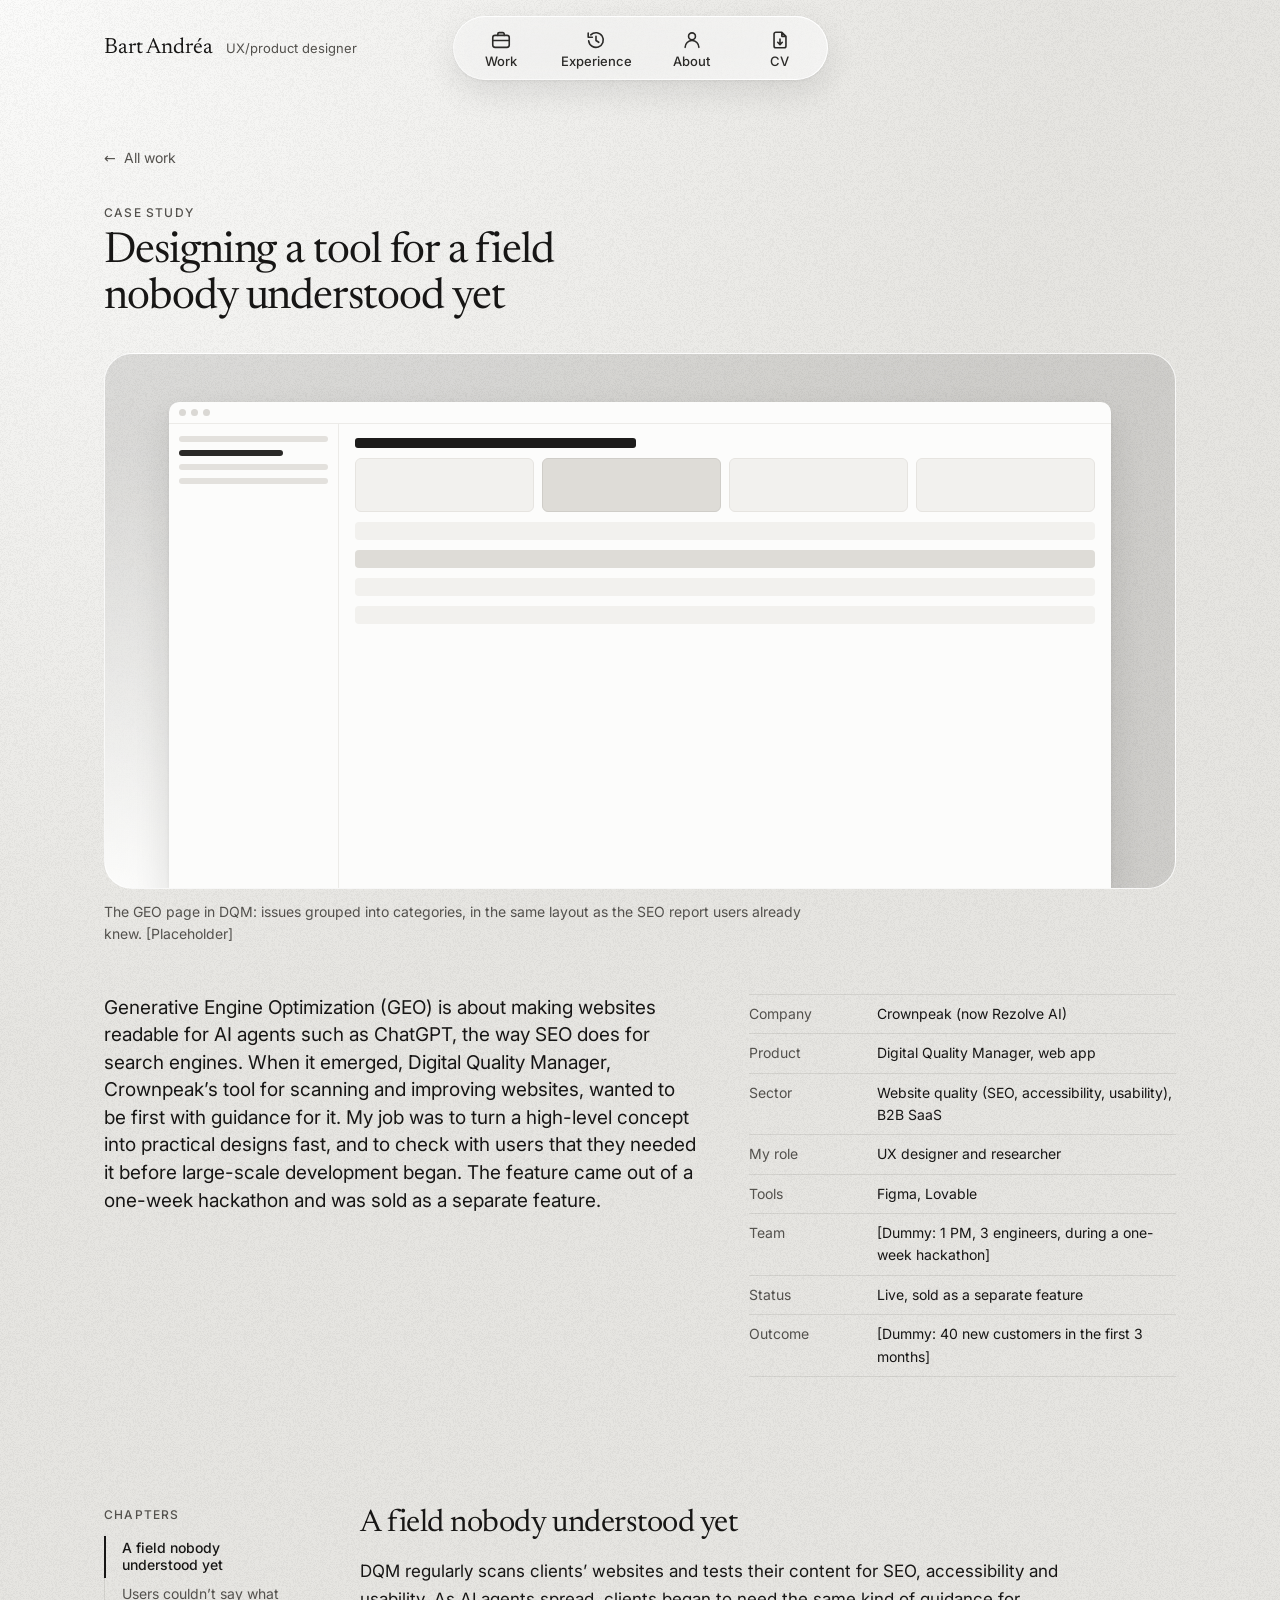
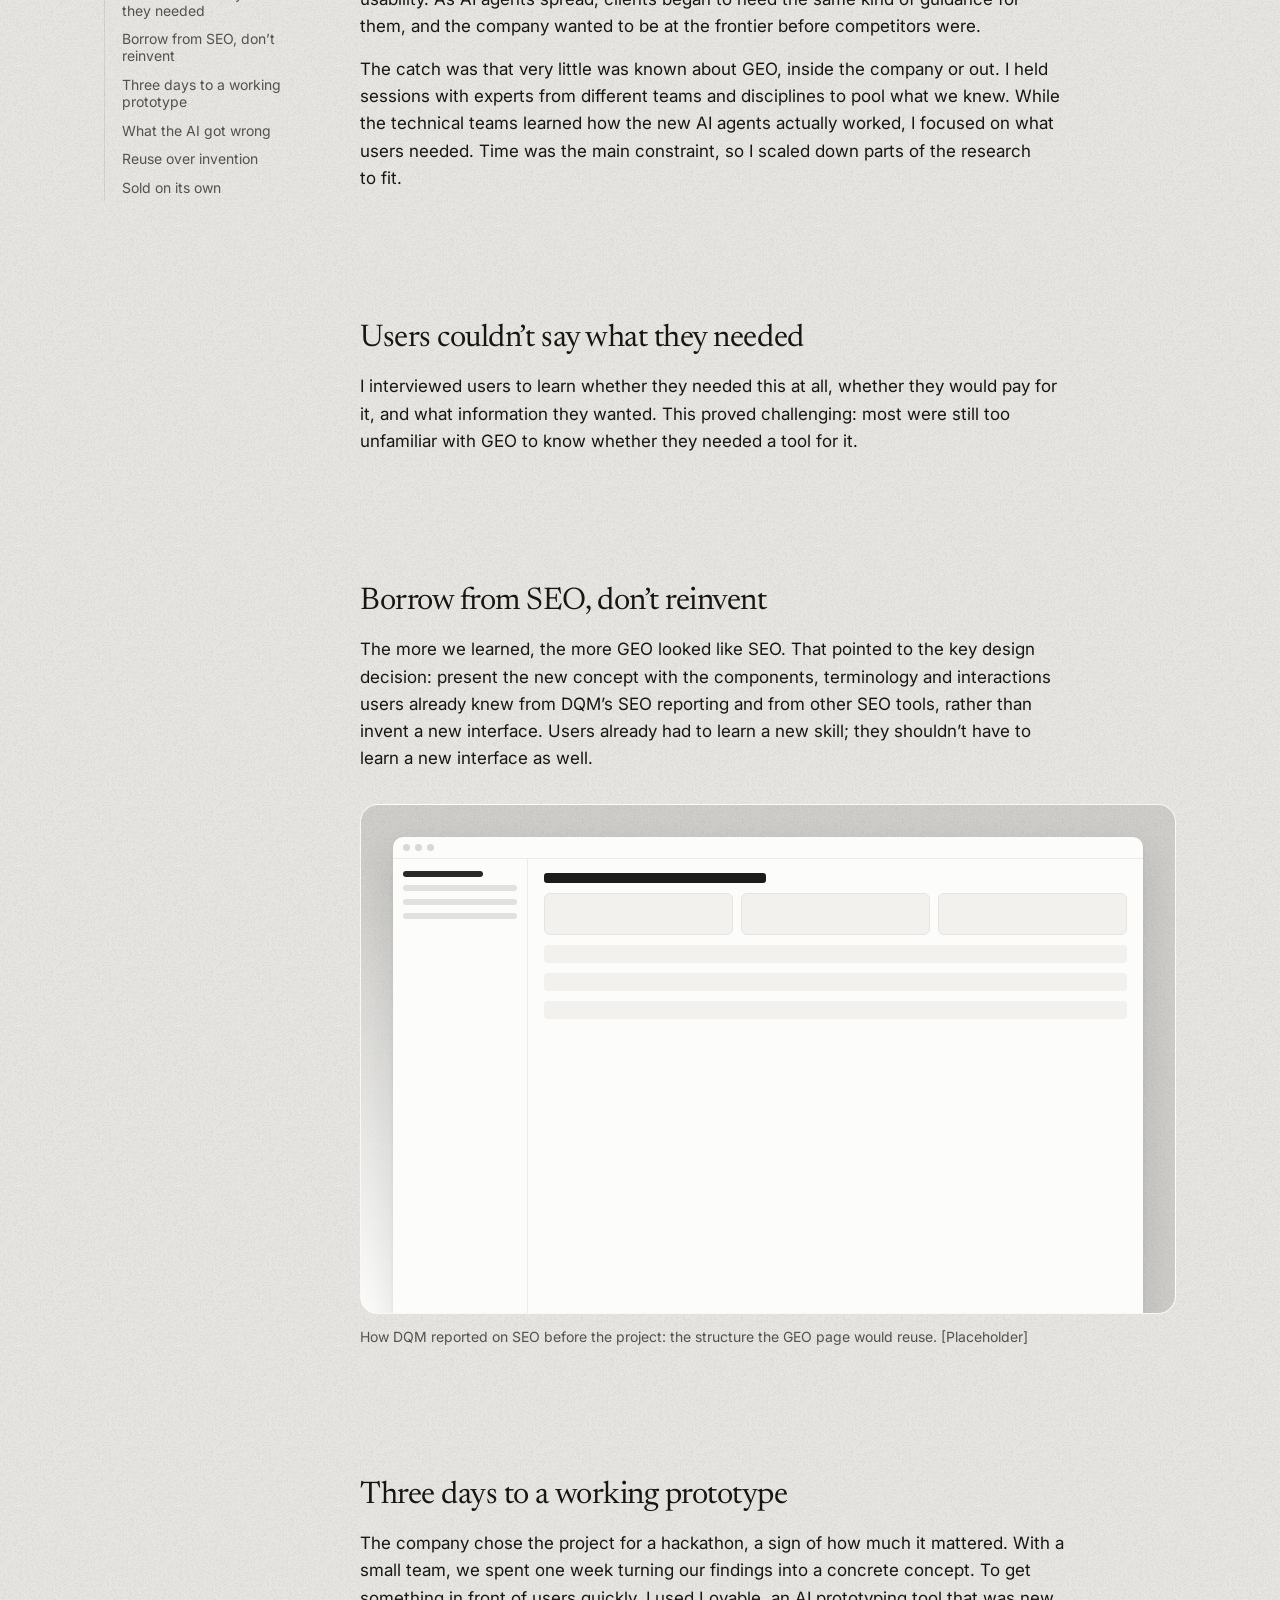
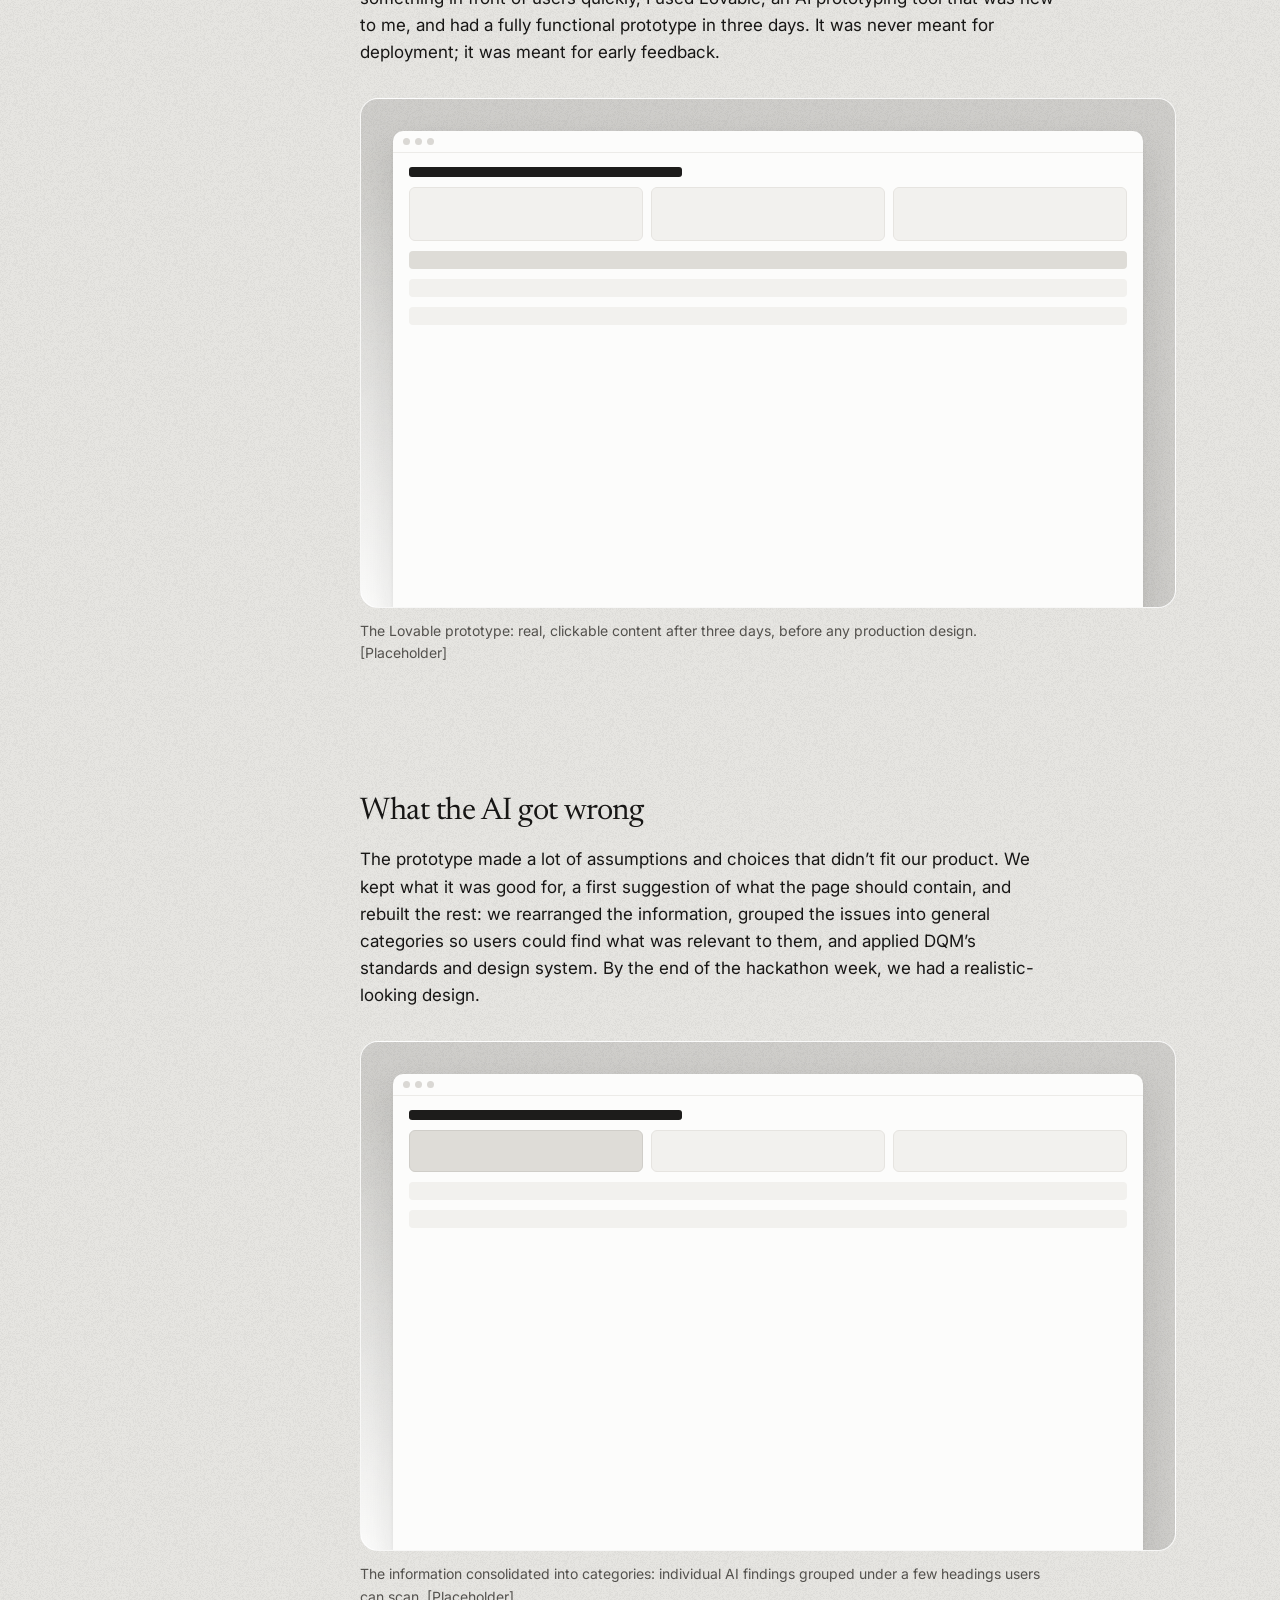
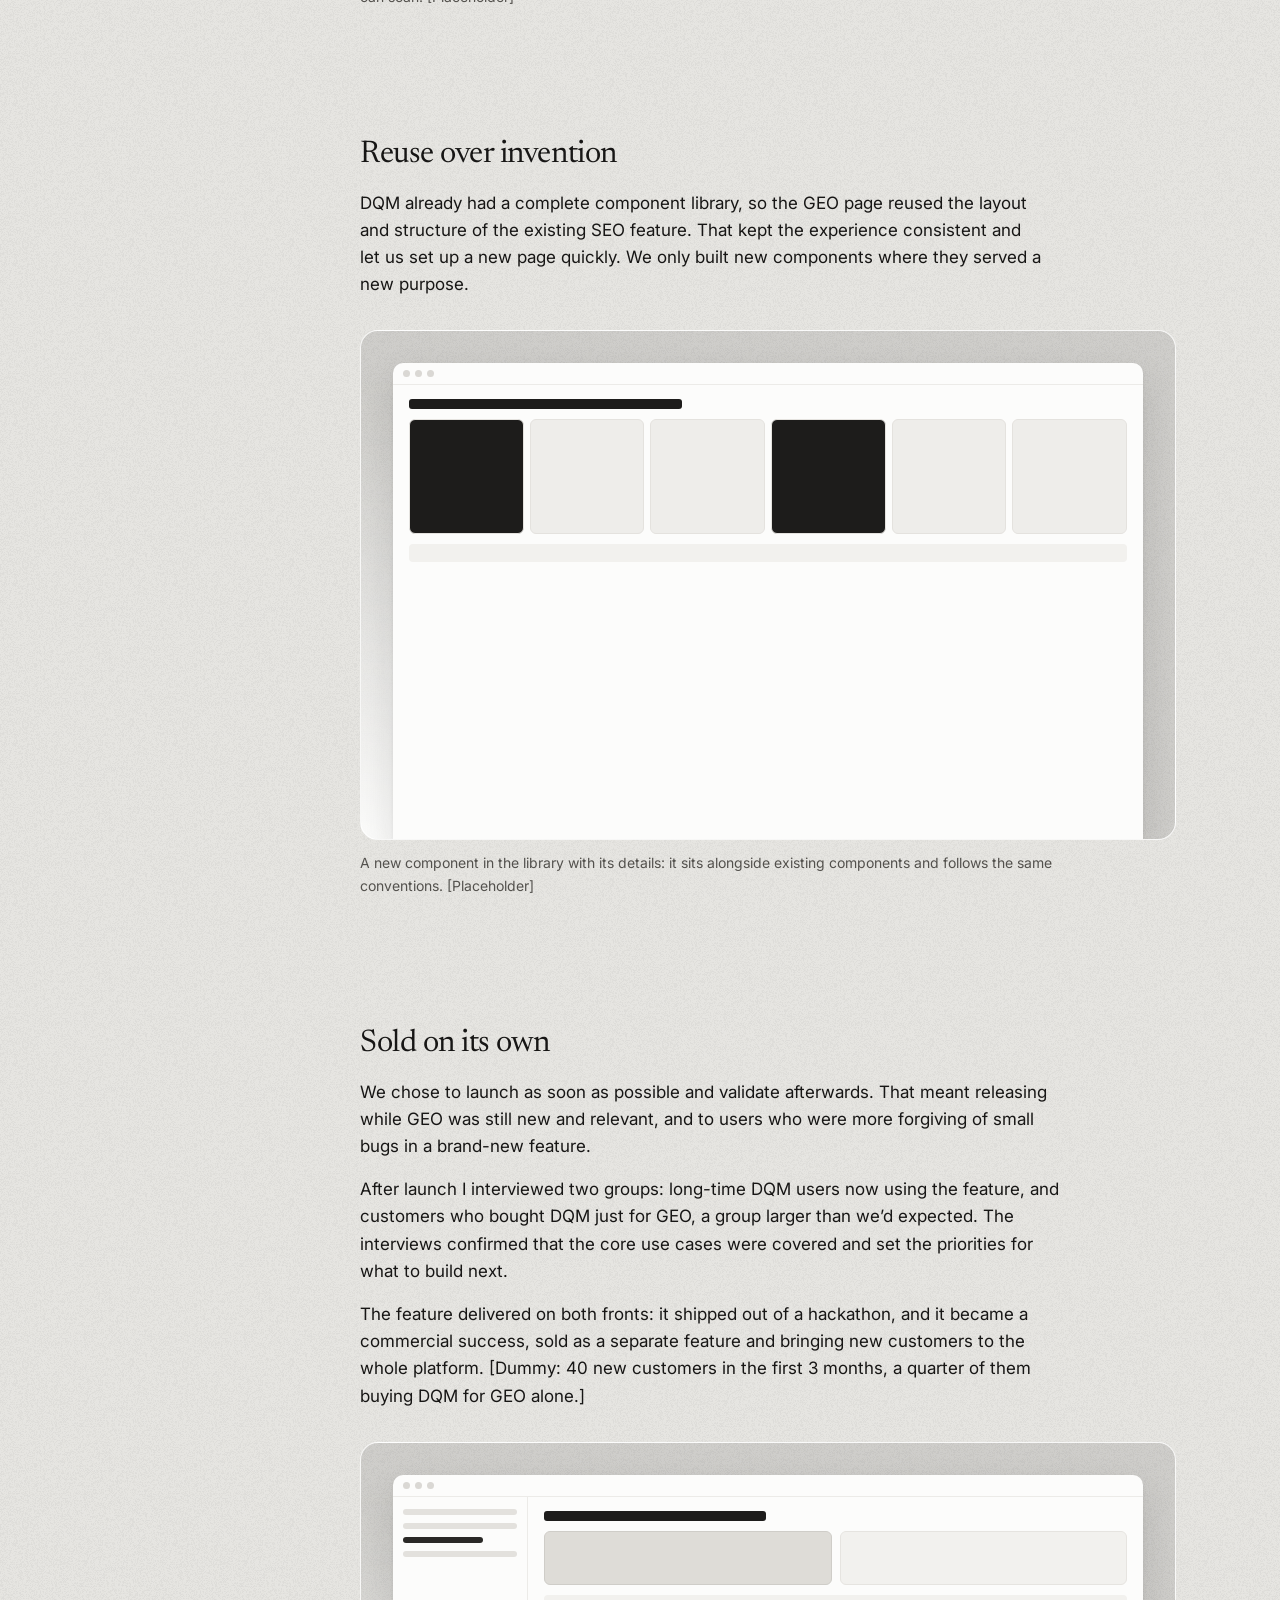
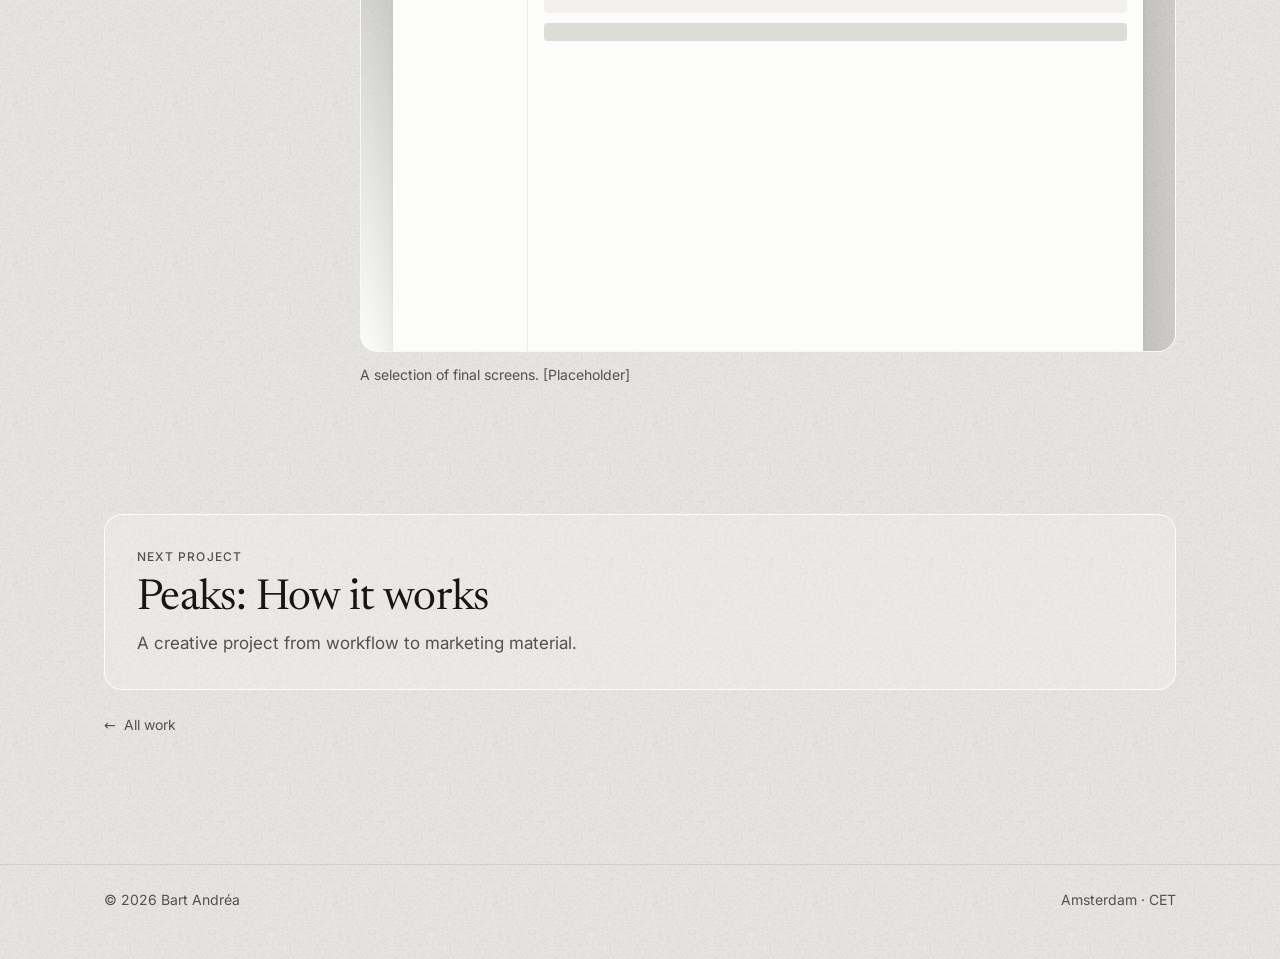
==== work/dqm-geo-checker/index.html @ ae9b456f "Initial site: homepage, two case-study drafts, styles, fonts, .htaccess Earlier history lives in the" ====
<!doctype html>
<html lang="en">
<head>
<meta charset="utf-8">
<meta name="viewport" content="width=device-width, initial-scale=1">
<title>DQM GEO Checker · Bart Andréa</title>
<meta name="description" content="Designing Generative Engine Optimization guidance for Digital Quality Manager: an AI prototype in three days, rebuilt in the design system, sold as a separate feature.">
<link rel="canonical" href="https://bartandrea.nl/work/dqm-geo-checker/">
<meta property="og:type" content="article">
<meta property="og:url" content="https://bartandrea.nl/work/dqm-geo-checker/">
<meta property="og:title" content="Designing a tool for a field nobody understood yet">
<meta name="color-scheme" content="light">
<meta name="theme-color" content="#E6E5E1">
<link rel="preload" href="/fonts/inter-latin-opsz-normal.woff2" as="font" type="font/woff2" crossorigin>
<link rel="preload" href="/fonts/newsreader-latin-opsz-normal.woff2" as="font" type="font/woff2" crossorigin>
<link rel="stylesheet" href="/css/tokens.css">
<link rel="stylesheet" href="/css/styles.css">
<script src="/js/case-nav.js" defer></script>
</head>
<body>

<a class="skip-link" href="#main">Skip to main content</a>

<!-- @partial header -->
<header class="site-header">
  <a class="logo" href="/">Bart Andréa <span>UX/product designer</span></a>
  <nav class="tabbar" aria-label="Main">
    <a href="/#work">
      <svg viewBox="0 0 24 24" width="24" height="24" aria-hidden="true" focusable="false"><rect x="3" y="7" width="18" height="13" rx="2.5"/><path d="M8.5 7V5.5A1.5 1.5 0 0 1 10 4h4a1.5 1.5 0 0 1 1.5 1.5V7M3 12.5h18"/></svg>
      <span>Work</span>
    </a>
    <a href="/#experience">
      <svg viewBox="0 0 24 24" width="24" height="24" aria-hidden="true" focusable="false"><path d="M4 13a8 8 0 1 0 2.35-6.65M3.5 4.5V9H8M12 8v4.5l3 2"/></svg>
      <span>Experience</span>
    </a>
    <a href="/#about">
      <svg viewBox="0 0 24 24" width="24" height="24" aria-hidden="true" focusable="false"><circle cx="12" cy="8" r="3.75"/><path d="M4.5 20a7.5 7.5 0 0 1 15 0"/></svg>
      <span>About</span>
    </a>
    <a href="/cv.pdf">
      <svg viewBox="0 0 24 24" width="24" height="24" aria-hidden="true" focusable="false"><path d="M14 3.5H7.5a2 2 0 0 0-2 2v13a2 2 0 0 0 2 2h9a2 2 0 0 0 2-2V8zM14 3.5V8h4.5M12 11v6M9.5 14.5 12 17l2.5-2.5"/></svg>
      <span>CV</span>
    </a>
  </nav>
</header>
<!-- @end header -->

<main id="main" tabindex="-1">
  <!-- Draft v1 from 3. Cases/dqm-geo-checker.md (not yet approved). Images are placeholders; [Dummy: …] is placeholder data. -->
  <article class="case-study">
    <header class="case-intro wrap">
      <a class="back-link" href="/#work"><span aria-hidden="true">←</span> All work</a>
      <p class="label">Case study</p>
      <h1>Designing a tool for a field nobody understood yet</h1>
      <figure class="case-hero">
        <div class="case-shot case-shot--hero" aria-hidden="true">
          <div class="ui"><div class="chrome"><i></i><i></i><i></i></div><div class="body"><div class="side"><i></i><i class="on"></i><i></i><i></i></div><div class="main"><div class="h"></div><div class="flow"><i></i><i class="hl"></i><i></i><i></i></div><div class="row"></div><div class="row hl"></div><div class="row"></div><div class="row"></div></div></div></div>
        </div>
        <figcaption>The GEO page in DQM: issues grouped into categories, in the same layout as the SEO report users already knew. [Placeholder]</figcaption>
      </figure>
      <div class="case-summary">
        <p class="case-lead">Generative Engine Optimization (GEO) is about making websites readable for AI agents such as ChatGPT, the way SEO does for search engines. When it emerged, Digital Quality Manager, Crownpeak’s tool for scanning and improving websites, wanted to be first with guidance for it. My job was to turn a high-level concept into practical designs fast, and to check with users that they needed it before large-scale development began. The feature came out of a one-week hackathon and was sold as a separate feature.</p>
        <dl class="case-meta">
          <div><dt>Company</dt><dd>Crownpeak (now Rezolve AI)</dd></div>
          <div><dt>Product</dt><dd>Digital Quality Manager, web app</dd></div>
          <div><dt>Sector</dt><dd>Website quality (SEO, accessibility, usability), B2B SaaS</dd></div>
          <div><dt>My role</dt><dd>UX designer and researcher</dd></div>
          <div><dt>Tools</dt><dd>Figma, Lovable</dd></div>
          <div><dt>Team</dt><dd>[Dummy: 1 PM, 3 engineers, during a one-week hackathon]</dd></div>
          <div><dt>Status</dt><dd>Live, sold as a separate feature</dd></div>
          <div><dt>Outcome</dt><dd>[Dummy: 40 new customers in the first 3 months]</dd></div>
        </dl>
      </div>
    </header>

    <div class="case-body wrap">
      <nav class="chapters" aria-label="Chapters">
        <p class="label chapters-title">Chapters</p>
        <ul role="list">
          <li><a href="#field">A field nobody understood yet</a></li>
          <li><a href="#needs">Users couldn’t say what they needed</a></li>
          <li><a href="#seo">Borrow from SEO, don’t reinvent</a></li>
          <li><a href="#prototype">Three days to a working prototype</a></li>
          <li><a href="#ai">What the AI got wrong</a></li>
          <li><a href="#reuse">Reuse over invention</a></li>
          <li><a href="#outcome">Sold on its own</a></li>
        </ul>
      </nav>

      <div class="case-content">
        <section class="chapter" id="field" aria-labelledby="field-h">
          <h2 id="field-h">A field nobody understood yet</h2>
          <p>DQM regularly scans clients’ websites and tests their content for SEO, accessibility and usability. As AI agents spread, clients began to need the same kind of guidance for them, and the company wanted to be at the frontier before competitors were.</p>
          <p>The catch was that very little was known about GEO, inside the company or out. I held sessions with experts from different teams and disciplines to pool what we knew. While the technical teams learned how the new AI agents actually worked, I focused on what users needed. Time was the main constraint, so I scaled down parts of the research to fit.</p>
        </section>

        <section class="chapter" id="needs" aria-labelledby="needs-h">
          <h2 id="needs-h">Users couldn’t say what they needed</h2>
          <p>I interviewed users to learn whether they needed this at all, whether they would pay for it, and what information they wanted. This proved challenging: most were still too unfamiliar with GEO to know whether they needed a tool for it.</p>
        </section>

        <section class="chapter" id="seo" aria-labelledby="seo-h">
          <h2 id="seo-h">Borrow from SEO, don’t reinvent</h2>
          <p>The more we learned, the more GEO looked like SEO. That pointed to the key design decision: present the new concept with the components, terminology and interactions users already knew from DQM’s SEO reporting and from other SEO tools, rather than invent a new interface. Users already had to learn a new skill; they shouldn’t have to learn a new interface as well.</p>
          <figure>
            <div class="case-shot" aria-hidden="true">
              <div class="ui"><div class="chrome"><i></i><i></i><i></i></div><div class="body"><div class="side"><i class="on"></i><i></i><i></i><i></i></div><div class="main"><div class="h"></div><div class="kpis"><i></i><i></i><i></i></div><div class="row"></div><div class="row"></div><div class="row"></div></div></div></div>
            </div>
            <figcaption>How DQM reported on SEO before the project: the structure the GEO page would reuse. [Placeholder]</figcaption>
          </figure>
        </section>

        <section class="chapter" id="prototype" aria-labelledby="prototype-h">
          <h2 id="prototype-h">Three days to a working prototype</h2>
          <p>The company chose the project for a hackathon, a sign of how much it mattered. With a small team, we spent one week turning our findings into a concrete concept. To get something in front of users quickly, I used Lovable, an AI prototyping tool that was new to me, and had a fully functional prototype in three days. It was never meant for deployment; it was meant for early feedback.</p>
          <figure>
            <div class="case-shot" aria-hidden="true">
              <div class="ui"><div class="chrome"><i></i><i></i><i></i></div><div class="main"><div class="h"></div><div class="flow"><i></i><i></i><i></i></div><div class="row hl"></div><div class="row"></div><div class="row"></div></div></div>
            </div>
            <figcaption>The Lovable prototype: real, clickable content after three days, before any production design. [Placeholder]</figcaption>
          </figure>
        </section>

        <section class="chapter" id="ai" aria-labelledby="ai-h">
          <h2 id="ai-h">What the AI got wrong</h2>
          <p>The prototype made a lot of assumptions and choices that didn’t fit our product. We kept what it was good for, a first suggestion of what the page should contain, and rebuilt the rest: we rearranged the information, grouped the issues into general categories so users could find what was relevant to them, and applied DQM’s standards and design system. By the end of the hackathon week, we had a realistic-looking design.</p>
          <figure>
            <div class="case-shot" aria-hidden="true">
              <div class="ui"><div class="chrome"><i></i><i></i><i></i></div><div class="main"><div class="h"></div><div class="kpis"><i class="hl"></i><i></i><i></i></div><div class="row"></div><div class="row"></div></div></div>
            </div>
            <figcaption>The information consolidated into categories: individual AI findings grouped under a few headings users can scan. [Placeholder]</figcaption>
          </figure>
        </section>

        <section class="chapter" id="reuse" aria-labelledby="reuse-h">
          <h2 id="reuse-h">Reuse over invention</h2>
          <p>DQM already had a complete component library, so the GEO page reused the layout and structure of the existing SEO feature. That kept the experience consistent and let us set up a new page quickly. We only built new components where they served a new purpose.</p>
          <figure>
            <div class="case-shot" aria-hidden="true">
              <div class="ui"><div class="chrome"><i></i><i></i><i></i></div><div class="main"><div class="h"></div><div class="swatches"><i></i><i></i><i></i><i></i><i></i><i></i></div><div class="row"></div></div></div>
            </div>
            <figcaption>A new component in the library with its details: it sits alongside existing components and follows the same conventions. [Placeholder]</figcaption>
          </figure>
        </section>

        <section class="chapter" id="outcome" aria-labelledby="outcome-h">
          <h2 id="outcome-h">Sold on its own</h2>
          <p>We chose to launch as soon as possible and validate afterwards. That meant releasing while GEO was still new and relevant, and to users who were more forgiving of small bugs in a brand-new feature.</p>
          <p>After launch I interviewed two groups: long-time DQM users now using the feature, and customers who bought DQM just for GEO, a group larger than we’d expected. The interviews confirmed that the core use cases were covered and set the priorities for what to build next.</p>
          <p>The feature delivered on both fronts: it shipped out of a hackathon, and it became a commercial success, sold as a separate feature and bringing new customers to the whole platform. [Dummy: 40 new customers in the first 3 months, a quarter of them buying DQM for GEO alone.]</p>
          <figure>
            <div class="case-shot" aria-hidden="true">
              <div class="ui"><div class="chrome"><i></i><i></i><i></i></div><div class="body"><div class="side"><i></i><i></i><i class="on"></i><i></i></div><div class="main"><div class="h"></div><div class="flow"><i class="hl"></i><i></i></div><div class="row"></div><div class="row hl"></div></div></div></div>
            </div>
            <figcaption>A selection of final screens. [Placeholder]</figcaption>
          </figure>
        </section>
      </div>
    </div>

    <footer class="case-end wrap">
      <div class="next-card">
        <p class="label">Next project</p>
        <h2><a href="/work/peaks-how-it-works/">Peaks: How it works</a></h2>
        <p>A creative project from workflow to marketing material.</p>
      </div>
      <a class="back-link" href="/#work"><span aria-hidden="true">←</span> All work</a>
    </footer>
  </article>
</main>

<!-- @partial footer -->
<footer class="site-footer">
  <div class="wrap"><p>© 2026 Bart Andréa</p><p>Amsterdam · CET</p></div>
</footer>
<!-- @end footer -->
</body>
</html>
---- css/tokens.css ----
/* ==========================================================================
   Design tokens (Direction Light, approved 22 Oct 2026)
   Single source of truth for colour, type, spacing, radius, shadow and motion.
   styles.css only references these variables, never raw values.
   Lead reference: Austin Knight (#22 in 2. Research/light-portfolio-examples/),
   see 2. Research/Design-brief.md §7. Monochrome: no accent colour.

   Breakpoints (custom properties can't be used inside @media, so they live
   here as documentation and are hard-coded in styles.css):
     --bp-tablet  53.75rem (860px)
     --bp-mobile  40rem    (640px)
   ========================================================================== */

/* ---- Fonts (self-hosted, Latin subset, SIL Open Font License; see fonts/LICENSE-*.txt).
   Literal family names are only allowed here; everything else uses --font-*.
   Both files are variable fonts with weight and optical-size axes. */
@font-face {
  font-family: "Inter Variable";
  src: url("/fonts/inter-latin-opsz-normal.woff2") format("woff2");
  font-weight: 100 900;
  font-style: normal;
  font-display: swap;
}
@font-face {
  font-family: "Newsreader Variable";
  src: url("/fonts/newsreader-latin-opsz-normal.woff2") format("woff2");
  font-weight: 200 800;
  font-style: normal;
  font-display: swap;
}
@font-face {
  font-family: "Newsreader Variable";
  src: url("/fonts/newsreader-latin-opsz-italic.woff2") format("woff2");
  font-weight: 200 800;
  font-style: italic;
  font-display: swap;
}

:root {
  /* ---- Colour: primitives (warm neutral ramp) -------------------------- */
  --neutral-0:   #FFFFFF;
  --neutral-25:  #FBFBFA;
  --neutral-150: #E6E5E1;
  --neutral-600: #53514D;
  --neutral-800: #2B2A28;
  --neutral-900: #171615;

  /* ---- Colour: page surface (gradient + texture) ----------------------- */
  --color-bg:             var(--neutral-150);   /* darkest stop: contrast is checked against this */
  --color-bg-highlight:   var(--neutral-25);    /* top-left of the radial gradient */
  --color-beam:           color-mix(in oklch, var(--neutral-0) 55%, transparent);
  --texture-noise:        url("/textures/noise.png");
  --texture-noise-size:   160px;

  /* ---- Colour: surfaces ------------------------------------------------ */
  --color-surface:          color-mix(in oklch, var(--neutral-0) 62%, transparent);   /* secondary buttons */
  --color-surface-card:     color-mix(in oklch, var(--neutral-0) 20%, transparent);   /* glass cards: page texture shows through, no shadow (ref #22) */
  --color-panel:            color-mix(in oklch, var(--neutral-900) 5%, transparent);  /* behind screenshots */
  --color-panel-deep:       color-mix(in oklch, var(--neutral-900) 11%, transparent); /* far end of the case-image gradient */
  --color-border:           color-mix(in oklch, var(--neutral-900) 9%, transparent);
  --color-border-strong:    color-mix(in oklch, var(--neutral-900) 22%, transparent);
  --color-border-highlight: color-mix(in oklch, var(--neutral-0) 85%, transparent);  /* hairline rim on glass cards */

  /* ---- Colour: text ---------------------------------------------------- */
  --color-text:       var(--neutral-900);
  --color-text-muted: var(--neutral-600);
  --color-on-text:    var(--neutral-25);   /* text on a near-black button */
  --color-focus:      var(--neutral-900);

  /* ---- Colour: glass tab bar (white glass, ref 1. Input/inpiration/glass.webp) ----
     Very transparent on purpose (Bart, 22 Oct 2026). Legibility comes from --filter-glass, which
     lightens whatever is behind the bar, so the labels stay readable over dark content too. */
  --color-glass:             color-mix(in oklch, var(--neutral-0) 35%, transparent);
  --color-glass-sheen:       color-mix(in oklch, var(--neutral-0) 25%, transparent);   /* brighter right end of the fill */
  --color-glass-solid:       color-mix(in oklch, var(--neutral-0) 92%, transparent);   /* no backdrop filter, or reduced transparency */
  --color-glass-rim:         color-mix(in oklch, var(--neutral-0) 55%, transparent);   /* left end of the rim */
  --color-glass-rim-bright:  var(--neutral-0);                                          /* right end of the rim */
  --color-glass-highlight:   color-mix(in oklch, var(--neutral-0) 80%, transparent);   /* inset top edge */
  --color-glass-hover:       color-mix(in oklch, var(--neutral-900) 6%, transparent);
  --color-on-glass:          var(--neutral-800);   /* grey, but dark enough for 5.2:1 over black content seen through the glass */
  --color-focus-on-glass:    var(--neutral-900);

  /* ---- Colour: placeholder UI mockups (swap for real screenshots) ------ */
  --mock-paper:            #FCFCFB;
  --mock-line:             #ECEBE8;
  --mock-dot:              #DAD8D4;
  --mock-bar:              #E3E1DD;
  --mock-fill:             #F2F1EE;
  --mock-fill-border:      #E6E4E0;
  --mock-row:              #F2F1EE;
  --mock-swatch:           #EEEDEA;
  --mock-swatch-border:    #E4E2DE;
  --mock-ink:              #1D1C1B;
  --mock-ink-soft:         #2A2927;
  --mock-highlight:        #DEDCD7;
  --mock-highlight-border: #CFCDC8;

  /* ---- Typography: families -------------------------------------------- */
  --font-sans:  "Inter Variable", system-ui, sans-serif;
  --font-serif: "Newsreader Variable", Georgia, serif;

  /* ---- Typography: sizes (rem, so browser text size applies) ----------- */
  --text-2xs:   0.75rem;     /* 12px labels, tags */
  --text-xs:    0.8125rem;   /* 13px meta */
  --text-sm:    0.875rem;    /* 14px */
  --text-md:    0.9375rem;   /* 15px nav, secondary copy */
  --text-base:  1.0625rem;   /* 17px body */
  --text-lg:    1.1875rem;   /* 19px hero support line */
  --text-xl:    1.375rem;    /* 22px about lead */
  --text-2xl:   1.625rem;    /* 26px contact heading */
  --text-card-title: clamp(1.5rem, 1.15rem + 1vw, 2rem);
  --text-case-title: clamp(1.75rem, 1.2rem + 1.6vw, 2.625rem);   /* case-card headline (ref image 14) */
  --text-section:    clamp(2rem, 1.55rem + 1.4vw, 2.75rem);
  --text-display:    clamp(2.75rem, 1.5rem + 4.4vw, 5.5rem);   /* hero h1; max = 2 × min */

  /* ---- Typography: weights --------------------------------------------- */
  --weight-regular:  400;
  --weight-medium:   500;
  --weight-semibold: 600;

  /* ---- Typography: line height ----------------------------------------- */
  --leading-none:   1;
  --leading-tight:  1.06;
  --leading-snug:   1.2;
  --leading-normal: 1.45;
  --leading-body:   1.6;

  /* ---- Typography: letter spacing -------------------------------------- */
  --tracking-display: -0.025em;
  --tracking-tight:   -0.015em;
  --tracking-subtle:  -0.005em;
  --tracking-label:    0.1em;

  /* ---- Spacing scale (Bart, 20 Oct 2026): use only these steps ---------- */
  --space-xs:   4px;
  --space-s:    8px;
  --space-m:    12px;
  --space-l:    16px;
  --space-xl:   24px;
  --space-xxl:  32px;
  --space-wide: 48px;
  --space-huge: 64px;

  /* ---- Layout (larger distances, built from the scale) ----------------- */
  --container-max:        1120px;
  --container-text:       44rem;
  --gutter:               var(--space-xl);
  --gutter-sm:            var(--space-l);
  --nav-height:           64px;                                      /* tab-bar height (icon + label), not spacing */
  --space-section:        calc(var(--space-huge) * 2);               /* 128px between sections */
  --space-section-sm:     calc(var(--space-huge) + var(--space-l));  /* 80px on phones */
  --space-hero-start:     calc(var(--space-huge) * 2.5);             /* 160px above the hero */
  --space-hero-start-sm:  calc(var(--space-wide) * 2);               /* 96px on phones (was 104) */
  --chapters-width:       13rem;                                     /* case-study chapter menu column */
  --chapters-strip-height: 56px;                                     /* sticky chapter strip on phones, for scroll padding */

  /* ---- Radius ---------------------------------------------------------- */
  --radius-xs:     4px;
  --radius-sm:     6px;
  --radius-md:     10px;
  --radius-lg:     12px;
  --radius-card:   18px;
  --radius-case:   28px;
  --radius-full:   999px;
  --radius-circle: 50%;

  /* ---- Shadow (soft, layered; measured from the #22 reference) --------- */
  --shadow-glass:
    inset 0 1px 0 var(--color-glass-highlight),
    0 1px 3px rgba(23, 22, 21, .06),
    0 12px 32px rgba(23, 22, 21, .1);
  --shadow-mock: 0 2px 4px rgba(23, 22, 21, .05), 0 16px 36px rgba(23, 22, 21, .12);
  --shadow-btn:  0 1px 2px rgba(23, 22, 21, .12), 0 4px 10px rgba(23, 22, 21, .08);
  --shadow-callout: 0 2px 4px rgba(23, 22, 21, .06), 0 14px 28px rgba(23, 22, 21, .14);

  /* ---- Focus ----------------------------------------------------------- */
  --focus-ring-width:  2px;
  --focus-ring-offset: 3px;

  /* ---- Motion ---------------------------------------------------------- */
  --ease-out-soft:   cubic-bezier(.2, .7, .2, 1);
  --duration-fast:   .2s;
  --duration-base:   .3s;
  --duration-slow:   .5s;
  --hover-lift:      -3px;

  /* ---- Effects & stacking ---------------------------------------------- */
  --filter-glass: blur(32px) contrast(.45) brightness(1.3);   /* blur, then pull dark backdrops up to light grey. Measured worst case 5.22:1 (375px, 2x density, bar over the contact button) */
  --z-chapters:  5;    /* sticky chapter menu, below the tab bar */
  --z-nav:       10;
  --z-skip-link: 20;
}
---- css/styles.css ----
/* ==========================================================================
   Component styles (Direction Light, approved 22 Oct 2026)
   Values come from tokens.css. Literal px left here are one-off geometry
   (icon sizes, borders, offsets, the tiny bars inside the placeholder mockups).
   ========================================================================== */

@layer reset, base, layout, components, utilities;

/* ---- Reset ----------------------------------------------------------------- */
@layer reset {
  *, *::before, *::after { box-sizing: border-box; }
  * { margin: 0; }
  html { -webkit-text-size-adjust: none; text-size-adjust: none; }
  body { min-height: 100svh; -webkit-font-smoothing: antialiased; }
  img, picture, video, svg { display: block; max-width: 100%; height: auto; }
  input, button, textarea, select { font: inherit; }
  h1, h2, h3, h4 { text-wrap: balance; }
  p { text-wrap: pretty; }
  ul[role="list"], ol[role="list"] { list-style: none; padding: 0; }
}

/* ---- Base ------------------------------------------------------------------ */
@layer base {
  html { scroll-padding-block-start: calc(var(--nav-height) + var(--space-xxl)); }

  /* At <= 53.75rem the tab bar sits at the bottom: keep the footer and focused items clear of it. */
  @media (width <= 53.75rem) {
    html { scroll-padding-block: var(--space-xl) calc(var(--nav-height) + var(--space-xxl)); }
    body { padding-block-end: calc(var(--nav-height) + var(--space-xl)); }
    /* Case studies: headings land below the sticky chapter strip. */
    html:has(.chapters) { scroll-padding-block-start: calc(var(--chapters-strip-height) + var(--space-xl)); }
  }

  /* Page surface: fine texture over a radial gradient over a warm light grey (ref #22). */
  body {
    color: var(--color-text);
    font-family: var(--font-sans);
    font-size: var(--text-base);
    line-height: var(--leading-body);
    background:
      var(--texture-noise) 0 0 / var(--texture-noise-size) repeat,
      radial-gradient(110% 1400px at 0% 0%, var(--color-bg-highlight) 0%, var(--color-bg) 75%) 0 0 / 100% 1600px no-repeat,
      var(--color-bg);
    overflow-x: clip;
  }

  a { color: inherit; text-decoration: none; }
  :focus-visible { outline: var(--focus-ring-width) solid var(--color-focus); outline-offset: var(--focus-ring-offset); border-radius: var(--radius-xs); }
  main:focus { outline: none; }

  h1, h2, h3 { font-family: var(--font-serif); font-weight: var(--weight-regular); }

  @media (prefers-reduced-motion: no-preference) {
    html { scroll-behavior: smooth; }
  }

  @media (forced-colors: active) {
    body { background: Canvas; }
  }
}

/* ---- Layout ---------------------------------------------------------------- */
@layer layout {
  .wrap { max-inline-size: var(--container-max); margin-inline: auto; padding-inline: var(--gutter); }
  section { padding-block-start: var(--space-section); }
  .sec-head { display: flex; justify-content: space-between; align-items: baseline; gap: var(--space-l); margin-block-end: var(--space-wide); }
  .sec-head h2 { font-size: var(--text-section); line-height: var(--leading-snug); letter-spacing: var(--tracking-tight); }

  @media (width <= 40rem) {
    .wrap { padding-inline: var(--gutter-sm); }
    section { padding-block-start: var(--space-section-sm); }
  }
}

/* ---- Components ------------------------------------------------------------ */
@layer components {

  /* Skip link */
  .skip-link { position: absolute; inset-inline-start: var(--space-l); inset-block-start: -100vh; z-index: var(--z-skip-link); padding: var(--space-s) var(--space-l); border-radius: var(--radius-full); background: var(--color-text); color: var(--color-on-text); }
  .skip-link:focus { inset-block-start: var(--space-l); }

  /* Labels */
  .label { font-family: var(--font-sans); font-size: var(--text-2xs); font-weight: var(--weight-medium); letter-spacing: var(--tracking-label); text-transform: uppercase; color: var(--color-text-muted); }

  /* Header: the name scrolls away with the page; the glass tab bar stays (ref 1. Input/inpiration/glass.webp).
     The bar is centred at the top on wide screens and moves to the bottom at <= 53.75rem,
     where a centred bar would run into the name. */
  .site-header { display: flex; align-items: center; min-block-size: var(--nav-height); max-inline-size: var(--container-max); margin-inline: auto; margin-block-start: var(--space-l); padding-inline: var(--gutter); }
  .logo { font-family: var(--font-serif); font-size: var(--text-xl); line-height: var(--leading-none); letter-spacing: var(--tracking-subtle); white-space: nowrap; }
  .logo span { font-family: var(--font-sans); font-size: var(--text-xs); color: var(--color-text-muted); letter-spacing: normal; margin-inline-start: var(--space-s); }

  /* White glass, very transparent: --filter-glass lightens the backdrop so the grey labels stay readable.
     Near-solid white where backdrop filters aren't supported or transparency is reduced. */
  .tabbar {
    position: fixed; z-index: var(--z-nav); inset-block-start: var(--space-l); inset-inline: 0; margin-inline: auto; inline-size: fit-content;
    display: flex; padding: var(--space-xs); border-radius: var(--radius-full);
    background: var(--color-glass-solid); color: var(--color-on-glass); box-shadow: var(--shadow-glass);
  }
  @supports (backdrop-filter: blur(1px)) or (-webkit-backdrop-filter: blur(1px)) {
    .tabbar {
      background: linear-gradient(100deg, transparent 35%, var(--color-glass-sheen)), var(--color-glass);
      -webkit-backdrop-filter: var(--filter-glass); backdrop-filter: var(--filter-glass);
    }
  }
  @media (prefers-reduced-transparency: reduce) {
    .tabbar { background: var(--color-glass-solid); -webkit-backdrop-filter: none; backdrop-filter: none; }
  }
  /* 1px rim, softer on the left and bright white on the right. A masked layer, because a gradient
     border-box background would show through the translucent fill. */
  .tabbar::before {
    content: ""; position: absolute; inset: 0; padding: 1px; border-radius: inherit; pointer-events: none;
    background: linear-gradient(100deg, var(--color-glass-rim) 25%, var(--color-glass-rim-bright));
    mask: linear-gradient(currentColor 0 0) content-box exclude, linear-gradient(currentColor 0 0);
  }
  .tabbar a {
    display: flex; flex-direction: column; align-items: center; justify-content: center; gap: var(--space-xs);
    min-inline-size: 5.5rem; min-block-size: calc(var(--nav-height) - 2 * var(--space-xs)); padding-inline: var(--space-l);
    border-radius: var(--radius-full); font-size: var(--text-xs); font-weight: var(--weight-medium); line-height: var(--leading-none);
    transition: background-color var(--duration-fast);
  }
  .tabbar a:hover { background: var(--color-glass-hover); }
  .tabbar a:focus-visible { outline-color: var(--color-focus-on-glass); outline-offset: calc(var(--focus-ring-width) * -1); border-radius: var(--radius-full); }
  .tabbar svg { inline-size: 22px; block-size: 22px; fill: none; stroke: currentColor; stroke-width: 1.75; stroke-linecap: round; stroke-linejoin: round; }

  /* Buttons */
  .btn {
    display: inline-flex; align-items: center; gap: var(--space-s); padding: var(--space-m) var(--space-xl);
    border-radius: var(--radius-full); border: 1px solid var(--color-border-strong); background: var(--color-surface);
    font-size: var(--text-md); font-weight: var(--weight-medium); color: var(--color-text); white-space: nowrap;
    transition: background-color var(--duration-fast), border-color var(--duration-fast), box-shadow var(--duration-fast);
  }
  .btn:hover { border-color: var(--color-text); }
  .btn[data-variant="primary"] { background: var(--color-text); border-color: var(--color-text); color: var(--color-on-text); box-shadow: var(--shadow-btn); }
  .btn[data-variant="primary"]:hover { background: var(--color-text-muted); border-color: var(--color-text-muted); }
  .ctas { display: flex; flex-wrap: wrap; gap: var(--space-m); margin-block-start: var(--space-xxl); }

  /* Hero, with one static light beam (ref #22) */
  /* Clip the beam sideways only: clipping it vertically leaves a hard edge under the hero. */
  .hero { position: relative; isolation: isolate; padding-block: var(--space-hero-start) var(--space-huge); overflow-x: clip; overflow-y: visible; }
  .hero::before {
    content: ""; position: absolute; z-index: -1; pointer-events: none;
    inline-size: 70%; block-size: 160%; inset-block-start: -55%; inset-inline-start: 18%;
    background: linear-gradient(to bottom, var(--color-beam) 0%, var(--color-beam) 60%, transparent 100%);
    transform: rotate(-32deg); filter: blur(40px);
  }
  .hero h1 { font-size: var(--text-display); line-height: var(--leading-tight); letter-spacing: var(--tracking-display); max-inline-size: 18ch; margin-block: 0 var(--space-xxl); }
  .who { font-size: var(--text-lg); line-height: var(--leading-normal); color: var(--color-text-muted); max-inline-size: var(--container-text); }
  .who b { color: var(--color-text); font-weight: var(--weight-medium); }

  /* Case-study cards: layout from inspiration image 14 (year, image with floating
     detail cards, big title, pill tags, short description), translated to the light
     #22 surface. The title is the only link cue: it underlines on hover. */
  .cases { display: grid; gap: var(--space-xl); }
  .case {
    position: relative; display: grid; grid-template-columns: minmax(0, 1fr) minmax(0, 1fr); grid-template-rows: auto 1fr;
    gap: var(--space-xl) var(--space-wide);
    padding: var(--space-xl) var(--space-wide) var(--space-wide) var(--space-xl);
    border-radius: var(--radius-case); border: 1px solid var(--color-border-highlight);
    background: var(--color-surface-card);
  }
  .case:has(a:focus-visible) { outline: var(--focus-ring-width) solid var(--color-focus); outline-offset: var(--focus-ring-offset); }
  .case h3 a:focus-visible, .card h3 a:focus-visible { outline: none; }
  .case h3 a::after, .card h3 a::after { content: ""; position: absolute; inset: 0; border-radius: inherit; }
  .case h3 a, .card h3 a { text-decoration: underline; text-decoration-thickness: 1px; text-underline-offset: 0.12em; text-decoration-color: transparent; transition: text-decoration-color var(--duration-base); }
  .case:hover h3 a, .card:hover h3 a { text-decoration-color: currentColor; }

  .case-top { grid-column: 1 / -1; display: flex; justify-content: flex-end; align-items: center; }
  .year { font-size: var(--text-sm); font-weight: var(--weight-medium); letter-spacing: var(--tracking-label); color: var(--color-text-muted); font-variant-numeric: tabular-nums; }

  .shot {
    position: relative; aspect-ratio: 5 / 4; margin-inline-start: var(--space-xl); padding: var(--space-xxl) var(--space-xxl) 0;
    display: flex; align-items: flex-end; border-radius: var(--radius-card);
    background: radial-gradient(90% 90% at 0% 100%, var(--color-bg-highlight), var(--color-panel-deep));
  }
  .shot .frame { position: relative; inline-size: 100%; block-size: 100%; border-radius: var(--radius-md) var(--radius-md) 0 0; overflow: hidden; }
  .callout { position: absolute; z-index: 1; display: flex; flex-direction: column; gap: 5px; padding: var(--space-s); border-radius: var(--radius-md); border: 1px solid var(--mock-highlight-border); background: var(--mock-paper); box-shadow: var(--shadow-callout); }
  .callout i { display: block; block-size: 6px; border-radius: 2px; background: var(--mock-bar); }
  .callout i.d { background: var(--mock-ink); inline-size: 60%; }
  .callout i.a { background: var(--mock-highlight); block-size: 14px; }
  .callout.c-a { inline-size: 34%; inset-inline-start: -16px; inset-block-start: 18%; }
  .callout.c-b { inline-size: 30%; inset-inline-end: -16px; inset-block-end: 16%; }

  .case .text { display: flex; flex-direction: column; align-items: flex-start; justify-content: center; }
  .case h3 { font-size: var(--text-case-title); line-height: var(--leading-tight); letter-spacing: var(--tracking-display); }
  .tags { display: flex; flex-wrap: wrap; gap: var(--space-s); margin-block-start: var(--space-l); }
  .tag { padding: var(--space-xs) var(--space-m); border-radius: var(--radius-full); border: 1px solid var(--color-border-strong); font-size: var(--text-xs); font-weight: var(--weight-medium); color: var(--color-text); }
  .tag[data-variant="outcome"] { border-color: var(--color-text); font-weight: var(--weight-semibold); }
  .case .desc { color: var(--color-text-muted); margin-block-start: var(--space-l); }

  /* Smaller project cards */
  .grid { display: grid; grid-template-columns: repeat(auto-fit, minmax(min(20rem, 100%), 1fr)); gap: var(--space-xl); }
  .card {
    position: relative; padding: var(--space-l) var(--space-l) var(--space-xl);
    border-radius: var(--radius-card); border: 1px solid var(--color-border-highlight);
    background: var(--color-surface-card);
  }
  .card:has(a:focus-visible) { outline: var(--focus-ring-width) solid var(--color-focus); outline-offset: var(--focus-ring-offset); }
  .mini-shot { aspect-ratio: 16 / 9; border-radius: var(--radius-lg); background: var(--color-panel); padding: var(--space-xl) var(--space-xxl) 0; display: flex; align-items: flex-end; overflow: hidden; }
  .card h3 { font-size: var(--text-2xl); line-height: var(--leading-snug); letter-spacing: var(--tracking-tight); margin-block-start: var(--space-l); padding-inline: var(--space-s); }
  .card p { color: var(--color-text-muted); font-size: var(--text-md); margin-block-start: var(--space-xs); padding-inline: var(--space-s); }

  /* Experience: three text cards side by side (ref #22 company cards, without logos or images) */
  .xp-grid { display: grid; grid-template-columns: repeat(3, minmax(0, 1fr)); gap: var(--space-xl); }
  .xp {
    padding: var(--space-xl);
    border-radius: var(--radius-case); border: 1px solid var(--color-border-highlight); background: var(--color-surface-card);
  }
  .xp-years { font-size: var(--text-xs); font-weight: var(--weight-medium); letter-spacing: var(--tracking-label); text-transform: uppercase; color: var(--color-text-muted); font-variant-numeric: tabular-nums; }
  .co { font-size: var(--text-card-title); line-height: var(--leading-snug); letter-spacing: var(--tracking-tight); margin-block-start: var(--space-l); }
  .role { font-size: var(--text-md); font-weight: var(--weight-medium); margin-block-start: var(--space-xs); }
  .xp-desc { margin-block-start: var(--space-l); color: var(--color-text-muted); font-size: var(--text-md); }

  /* About + contact */
  .closing { display: grid; grid-template-columns: minmax(0, 7fr) minmax(0, 5fr); gap: var(--space-wide); align-items: start; }
  .about .lead { font-family: var(--font-serif); font-size: var(--text-section); line-height: var(--leading-snug); letter-spacing: var(--tracking-tight); margin-block-start: var(--space-l); }
  .about p:not(.lead) { color: var(--color-text-muted); margin-block-start: var(--space-l); max-inline-size: var(--container-text); }
  .contact-card { padding: var(--space-xxl); border-radius: var(--radius-card); border: 1px solid var(--color-border-highlight); background: var(--color-surface-card); }
  .contact-card h3 { font-size: var(--text-2xl); line-height: var(--leading-snug); letter-spacing: var(--tracking-tight); }
  .contact-card .mail { display: inline-block; margin-block: var(--space-l) 0; font-size: var(--text-lg); border-block-end: 1px solid var(--color-border-strong); }
  .contact-card .ctas { margin-block-start: var(--space-xl); }

  /* Footer */
  .site-footer { margin-block-start: var(--space-section); border-block-start: 1px solid var(--color-border); }
  .site-footer .wrap { display: flex; justify-content: space-between; flex-wrap: wrap; gap: var(--space-l); padding-block: var(--space-xl) var(--space-wide); font-size: var(--text-sm); color: var(--color-text-muted); }

  /* Case-study page. Models in 2. Research/case-study-examples/: 02 (hairline meta table),
     15 (summary beside the meta), 11 (bold-label findings). Text is capped at --container-text;
     images use the full content column. */
  .back-link { display: inline-flex; gap: var(--space-s); font-size: var(--text-sm); color: var(--color-text-muted); }
  .back-link:hover { color: var(--color-text); }
  .case-intro { padding-block-start: var(--space-huge); }
  .case-intro .label { margin-block-start: var(--space-xxl); }
  .case-intro h1 { max-inline-size: 24ch; margin-block-start: var(--space-s); font-size: var(--text-section); line-height: var(--leading-tight); letter-spacing: var(--tracking-display); }
  .case-summary { display: grid; grid-template-columns: minmax(0, 7fr) minmax(0, 5fr); gap: var(--space-wide); align-items: start; margin-block-start: var(--space-wide); }
  .case-lead { font-size: var(--text-lg); line-height: var(--leading-normal); }
  .case-meta { border-block-start: 1px solid var(--color-border); font-size: var(--text-sm); }
  .case-meta div { display: grid; grid-template-columns: 7rem minmax(0, 1fr); gap: var(--space-l); padding-block: var(--space-s); border-block-end: 1px solid var(--color-border); }
  .case-meta dt { color: var(--color-text-muted); }
  .case-meta dd { margin: 0; }

  .case-hero { margin-block-start: var(--space-xxl); }
  .case-shot {
    aspect-ratio: 16 / 10; display: flex; align-items: flex-end; padding: var(--space-xxl) var(--space-xxl) 0; overflow: hidden;
    border-radius: var(--radius-card); border: 1px solid var(--color-border-highlight);
    background: radial-gradient(90% 90% at 0% 100%, var(--color-bg-highlight), var(--color-panel-deep));
  }
  .case-shot--hero { aspect-ratio: 2 / 1; padding: var(--space-wide) var(--space-huge) 0; border-radius: var(--radius-case); }
  .case-shot--square { aspect-ratio: 4 / 3; padding: var(--space-xl) var(--space-xl) 0; }
  .case-study figcaption { margin-block-start: var(--space-m); max-inline-size: var(--container-text); font-size: var(--text-sm); color: var(--color-text-muted); }

  /* Body: chapter menu beside the chapters */
  .case-body { display: grid; grid-template-columns: var(--chapters-width) minmax(0, 1fr); gap: var(--space-wide); align-items: start; margin-block-start: var(--space-section); }
  .chapters { position: sticky; inset-block-start: calc(var(--nav-height) + var(--space-xxl)); z-index: var(--z-chapters); }
  .chapters-title { margin-block-end: var(--space-m); }
  .chapters ul { display: grid; gap: var(--space-xs); border-inline-start: 1px solid var(--color-border); }
  .chapters a {
    display: block; margin-inline-start: -1px; padding: var(--space-xs) var(--space-l);
    border-inline-start: 2px solid transparent; font-size: var(--text-sm); line-height: var(--leading-snug); color: var(--color-text-muted);
    transition: color var(--duration-fast), border-color var(--duration-fast);
  }
  .chapters a:hover { color: var(--color-text); }
  .chapters a[aria-current] { color: var(--color-text); border-inline-start-color: var(--color-text); font-weight: var(--weight-medium); }

  .case-content { display: grid; gap: var(--space-section); }
  .chapter { padding-block-start: 0; }   /* the grid gap spaces the chapters, not the homepage section padding */
  .chapter > :is(h2, p, ul) { max-inline-size: var(--container-text); }
  .chapter h2 { font-size: var(--text-card-title); line-height: var(--leading-snug); letter-spacing: var(--tracking-tight); }
  .chapter p, .chapter ul { margin-block-start: var(--space-l); }
  .chapter p a { text-decoration: underline; text-decoration-color: var(--color-border-strong); text-underline-offset: 0.2em; }
  .chapter p a:hover { text-decoration-color: currentColor; }
  .findings { display: grid; gap: var(--space-m); padding-inline-start: var(--space-l); }
  .findings b { font-weight: var(--weight-semibold); }
  .chapter figure, .figure-pair { margin-block-start: var(--space-xxl); }
  .figure-pair { display: grid; grid-template-columns: repeat(2, minmax(0, 1fr)); gap: var(--space-xl); }
  .figure-pair figure { margin-block-start: 0; }

  /* End: next project as a glass card with a stretched title link */
  .case-end { display: grid; gap: var(--space-xl); justify-items: start; margin-block-start: var(--space-section); }
  .next-card { position: relative; inline-size: 100%; padding: var(--space-xxl); border-radius: var(--radius-card); border: 1px solid var(--color-border-highlight); background: var(--color-surface-card); }
  .next-card:has(a:focus-visible) { outline: var(--focus-ring-width) solid var(--color-focus); outline-offset: var(--focus-ring-offset); }
  .next-card h2 { margin-block-start: var(--space-s); font-size: var(--text-section); line-height: var(--leading-snug); letter-spacing: var(--tracking-tight); }
  .next-card h2 a { text-decoration: underline; text-decoration-thickness: 1px; text-underline-offset: 0.12em; text-decoration-color: transparent; transition: text-decoration-color var(--duration-base); }
  .next-card h2 a::after { content: ""; position: absolute; inset: 0; border-radius: inherit; }
  .next-card h2 a:focus-visible { outline: none; }
  .next-card:hover h2 a { text-decoration-color: currentColor; }
  .next-card p:last-child { margin-block-start: var(--space-xs); color: var(--color-text-muted); }

  /* At <= 53.75rem the menu becomes a sticky strip of chips at the top, in the tab bar's glass
     (the tab bar itself is at the bottom there). */
  @media (width <= 53.75rem) {
    .case-summary { grid-template-columns: minmax(0, 1fr); gap: var(--space-xl); }
    .case-shot--hero { aspect-ratio: 4 / 3; padding: var(--space-xl) var(--space-xl) 0; border-radius: var(--radius-card); }
    .case-body { grid-template-columns: minmax(0, 1fr); gap: var(--space-xl); margin-block-start: var(--space-wide); }
    .chapters {
      inset-block-start: 0; margin-inline: calc(-1 * var(--gutter)); padding: var(--space-s) var(--gutter);
      background: var(--color-glass-solid); box-shadow: var(--shadow-glass);
    }
    @supports (backdrop-filter: blur(1px)) or (-webkit-backdrop-filter: blur(1px)) {
      .chapters { background: var(--color-glass); -webkit-backdrop-filter: var(--filter-glass); backdrop-filter: var(--filter-glass); }
    }
    .chapters-title { position: absolute; inline-size: 1px; block-size: 1px; overflow: hidden; clip-path: inset(50%); white-space: nowrap; }
    .chapters ul { display: flex; gap: var(--space-s); overflow-x: auto; border: 0; scrollbar-width: none; }
    .chapters a {
      margin: 0; padding: var(--space-xs) var(--space-m); white-space: nowrap; border: 1px solid var(--color-border-strong);
      border-radius: var(--radius-full); color: var(--color-on-glass);
    }
    .chapters a[aria-current] { background: var(--color-text); border-color: var(--color-text); color: var(--color-on-text); }
    .case-content { gap: var(--space-section-sm); }
    .case-end { margin-block-start: var(--space-section-sm); }
  }
  @media (width <= 53.75rem) and (prefers-reduced-transparency: reduce) {
    .chapters { background: var(--color-glass-solid); -webkit-backdrop-filter: none; backdrop-filter: none; }
  }
  @media (width <= 40rem) {
    .case-intro { padding-block-start: var(--space-wide); }
    .case-meta div { grid-template-columns: 6rem minmax(0, 1fr); }
    .chapters { margin-inline: calc(-1 * var(--gutter-sm)); padding-inline: var(--gutter-sm); }
    .figure-pair { grid-template-columns: minmax(0, 1fr); }
    .case-shot { padding: var(--space-l) var(--space-l) 0; }
    .next-card { padding: var(--space-xl); }
  }

  /* Placeholder UI mockup (swap for real screenshots later) */
  .ui { inline-size: 100%; block-size: 100%; background: var(--mock-paper); border-radius: var(--radius-md) var(--radius-md) 0 0; box-shadow: var(--shadow-mock); display: flex; flex-direction: column; overflow: hidden; }
  .ui .chrome { block-size: 22px; display: flex; gap: 5px; align-items: center; padding-inline: 10px; border-block-end: 1px solid var(--mock-line); }
  .ui .chrome i { inline-size: 7px; block-size: 7px; border-radius: var(--radius-circle); background: var(--mock-dot); }
  .ui .body { flex: 1; display: grid; grid-template-columns: 18% 1fr; }
  .ui .side { border-inline-end: 1px solid var(--mock-line); padding: 12px 10px; display: flex; flex-direction: column; gap: 8px; }
  .ui .side i { block-size: 6px; border-radius: 3px; background: var(--mock-bar); }
  .ui .side i.on { background: var(--mock-ink-soft); inline-size: 70%; }
  .ui .main { padding: 14px 16px; display: flex; flex-direction: column; gap: 10px; }
  .ui .h { block-size: 10px; inline-size: 38%; background: var(--mock-ink); border-radius: 3px; }
  .ui .kpis { display: grid; grid-template-columns: repeat(3, 1fr); gap: 8px; }
  .ui .kpis i { block-size: 42px; border-radius: var(--radius-sm); background: var(--mock-fill); border: 1px solid var(--mock-fill-border); }
  .ui .kpis i.hl, .ui .flow i.hl { background: var(--mock-highlight); border-color: var(--mock-highlight-border); }
  .ui .row { block-size: 18px; border-radius: var(--radius-xs); background: var(--mock-row); }
  .ui .row.hl { background: var(--mock-highlight); }
  .ui .flow { display: flex; gap: 8px; align-items: center; }
  .ui .flow i { flex: 1; block-size: 54px; border-radius: var(--radius-sm); background: var(--mock-fill); border: 1px solid var(--mock-fill-border); }
  .ui .swatches { display: grid; grid-template-columns: repeat(6, 1fr); gap: 6px; }
  .ui .swatches i { aspect-ratio: 1; border-radius: var(--radius-sm); background: var(--mock-swatch); border: 1px solid var(--mock-swatch-border); }
  .ui .swatches i:nth-child(3n+1) { background: var(--mock-ink); }

  /* Hover lift, only when motion is welcome */
  @media (prefers-reduced-motion: no-preference) {
    .ui, .callout { transition: transform var(--duration-slow) var(--ease-out-soft); }
    .card:hover .ui { transform: translateY(var(--hover-lift)); }
    .case:hover .callout.c-a { transform: translate(-4px, -4px); }
    .case:hover .callout.c-b { transform: translate(4px, 4px); }
  }

  /* Forced colours: drop decoration, keep structure visible */
  @media (forced-colors: active) {
    .hero::before { display: none; }
    .case, .card, .xp, .contact-card { border-color: CanvasText; }
    .tabbar { border: 1px solid CanvasText; }
    .tabbar::before { display: none; }
    .case-shot, .next-card { border-color: CanvasText; }
    .chapters a[aria-current] { text-decoration: underline; text-underline-offset: 0.2em; }
  }

  /* Responsive (breakpoints documented in tokens.css) */
  @media (width <= 53.75rem) {
    .case { grid-template-columns: 1fr; gap: var(--space-xl); padding: var(--space-l) var(--space-l) var(--space-xl); }
    .shot { margin-inline: var(--space-s); }
    .xp-grid { grid-template-columns: 1fr; }
    .closing { grid-template-columns: 1fr; }
    .tabbar { inset-block: auto var(--space-m); }
  }
  @media (width <= 40rem) {
    .site-header { padding-inline: var(--gutter-sm); }
    .logo { font-size: var(--text-lg); }
    .tabbar a { min-inline-size: 4.5rem; padding-inline: var(--space-m); }
    .hero { padding-block: var(--space-hero-start-sm) var(--space-xl); }
    .shot { padding: var(--space-xl) var(--space-xl) 0; aspect-ratio: 4 / 3.4; }
    .sec-head .label { display: none; }
  }
}
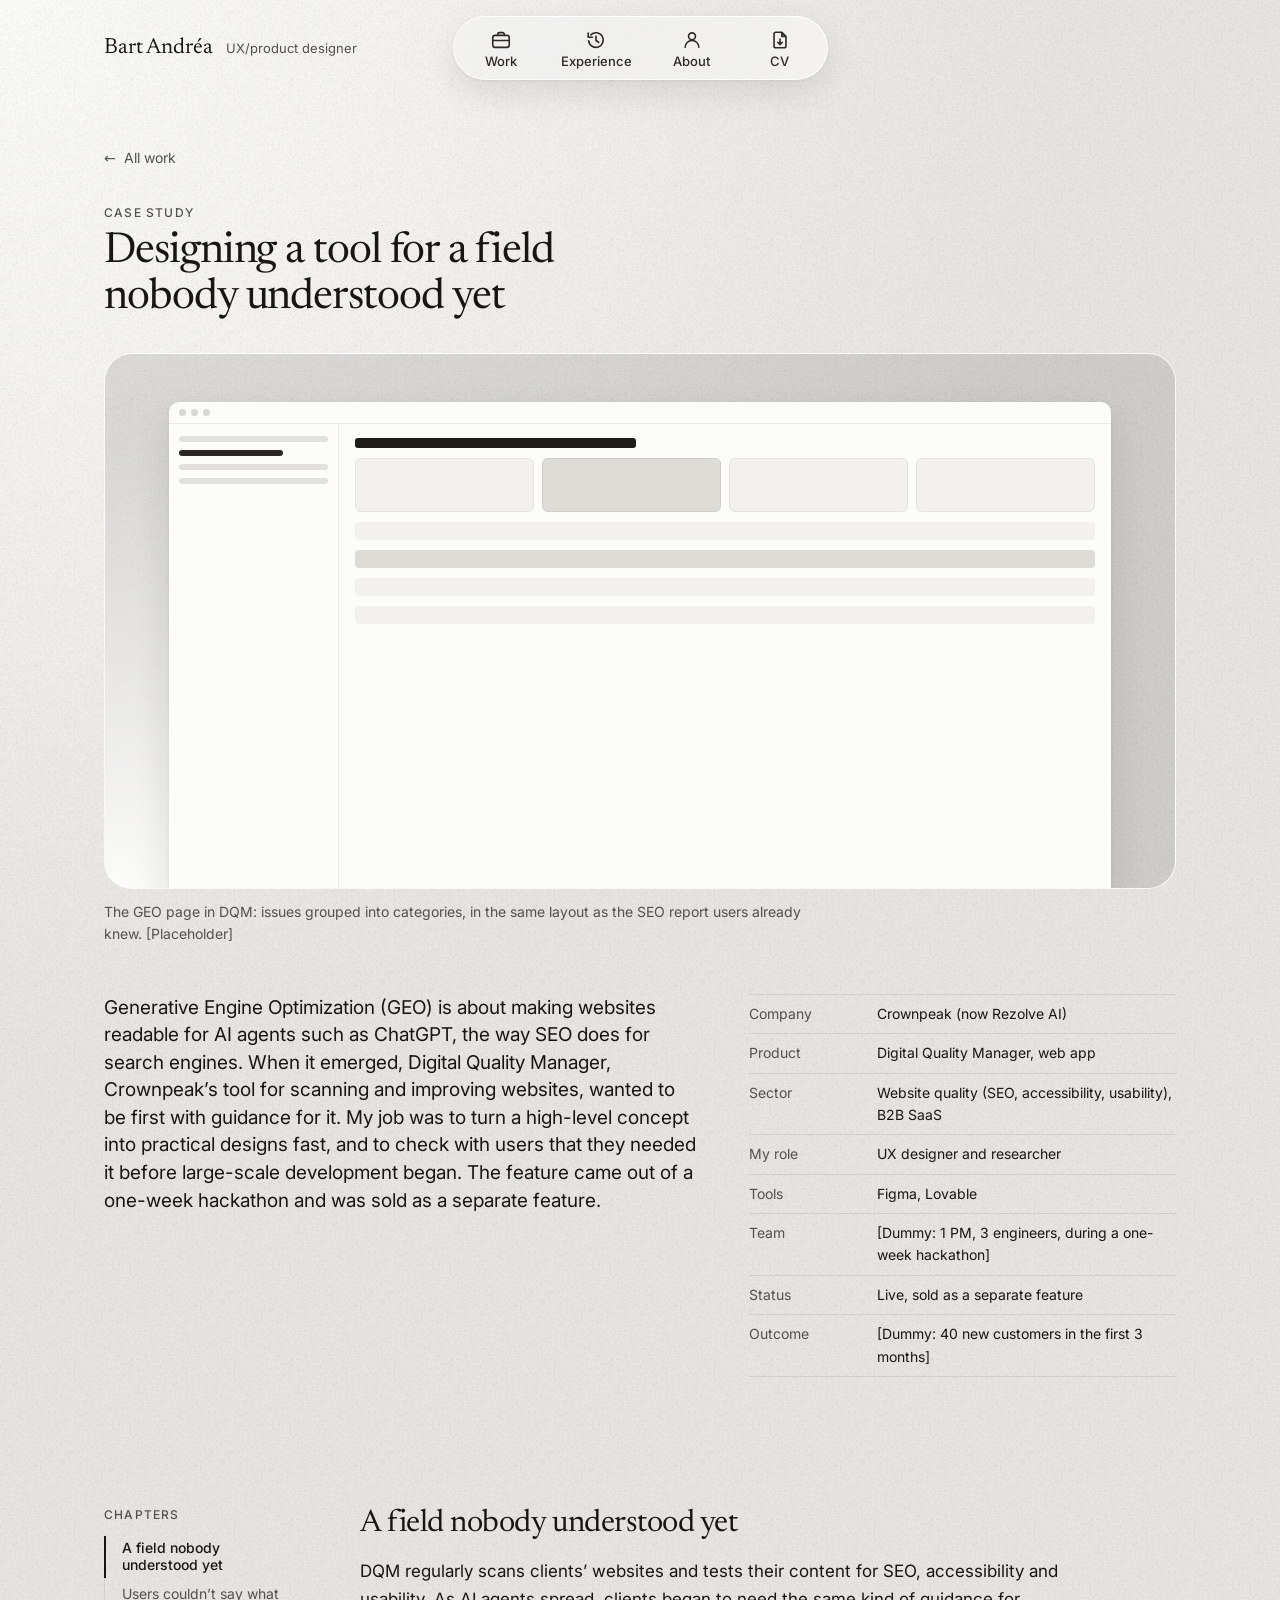
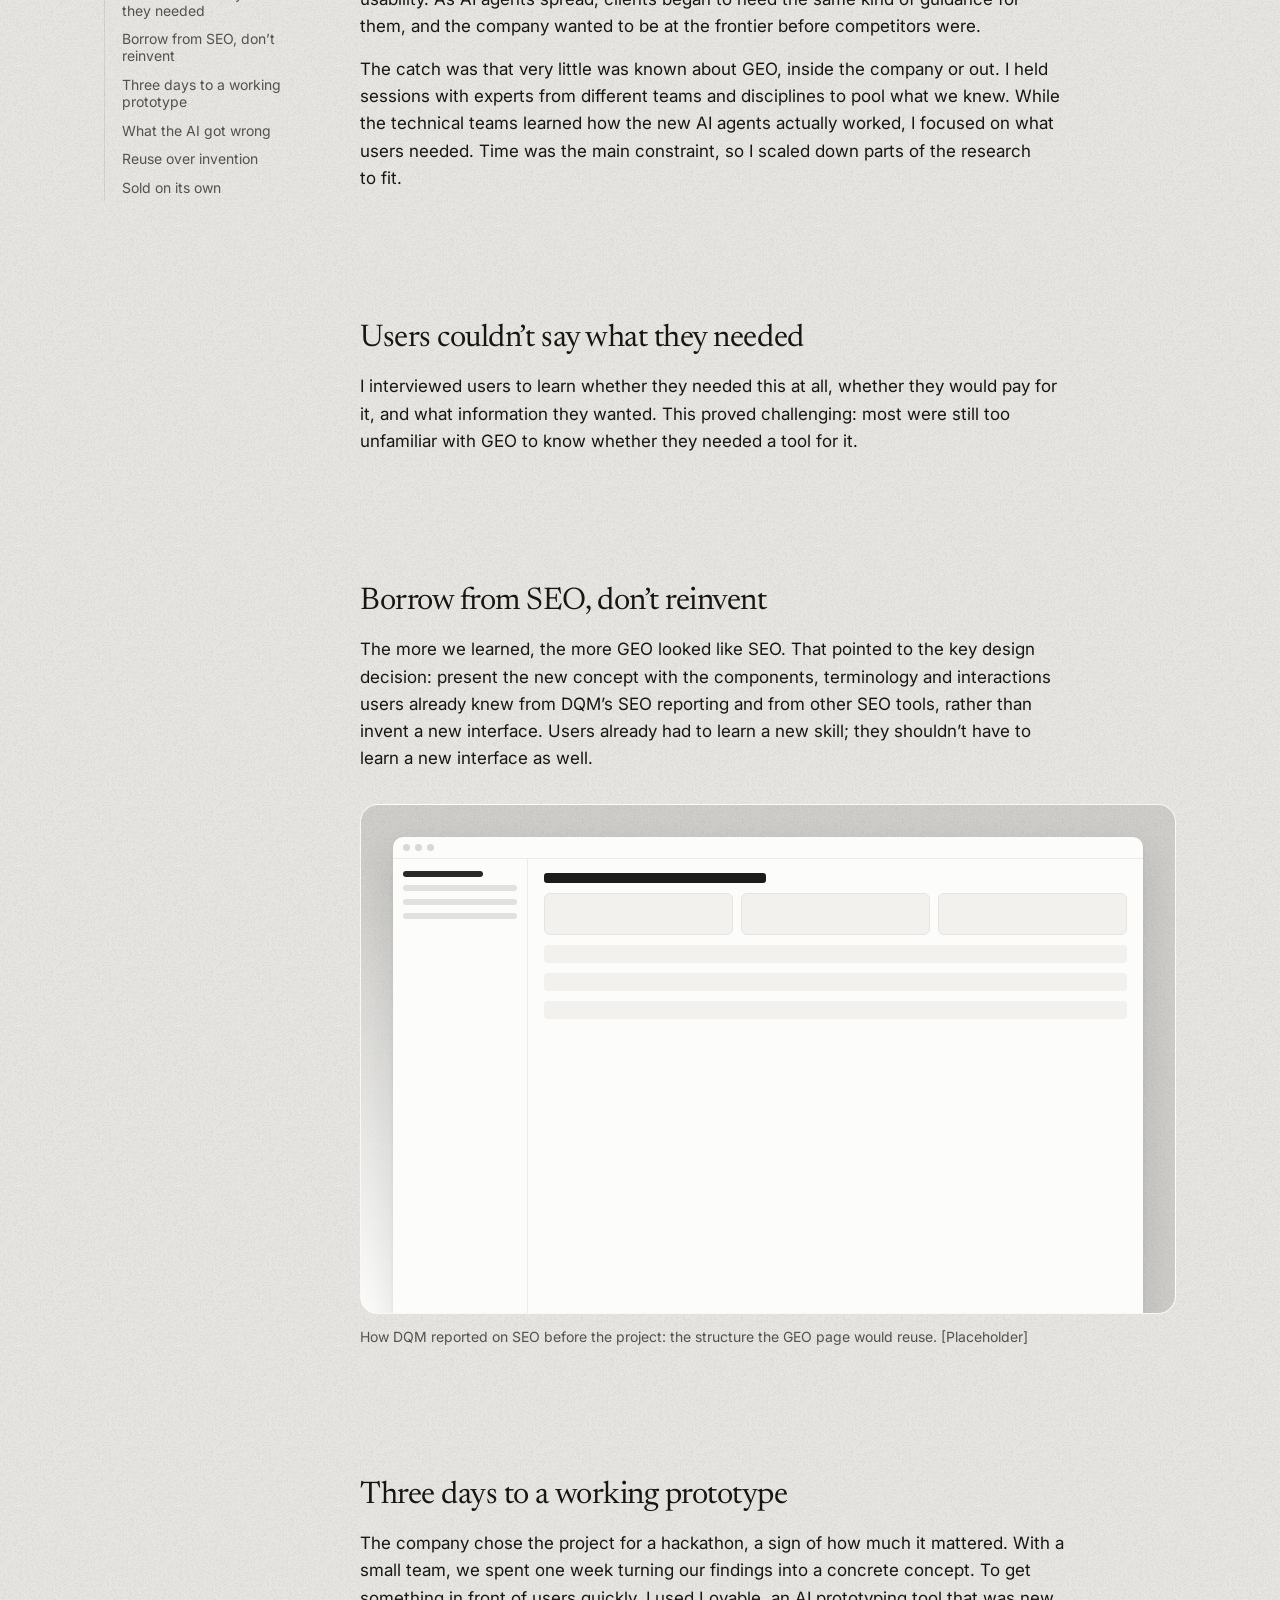
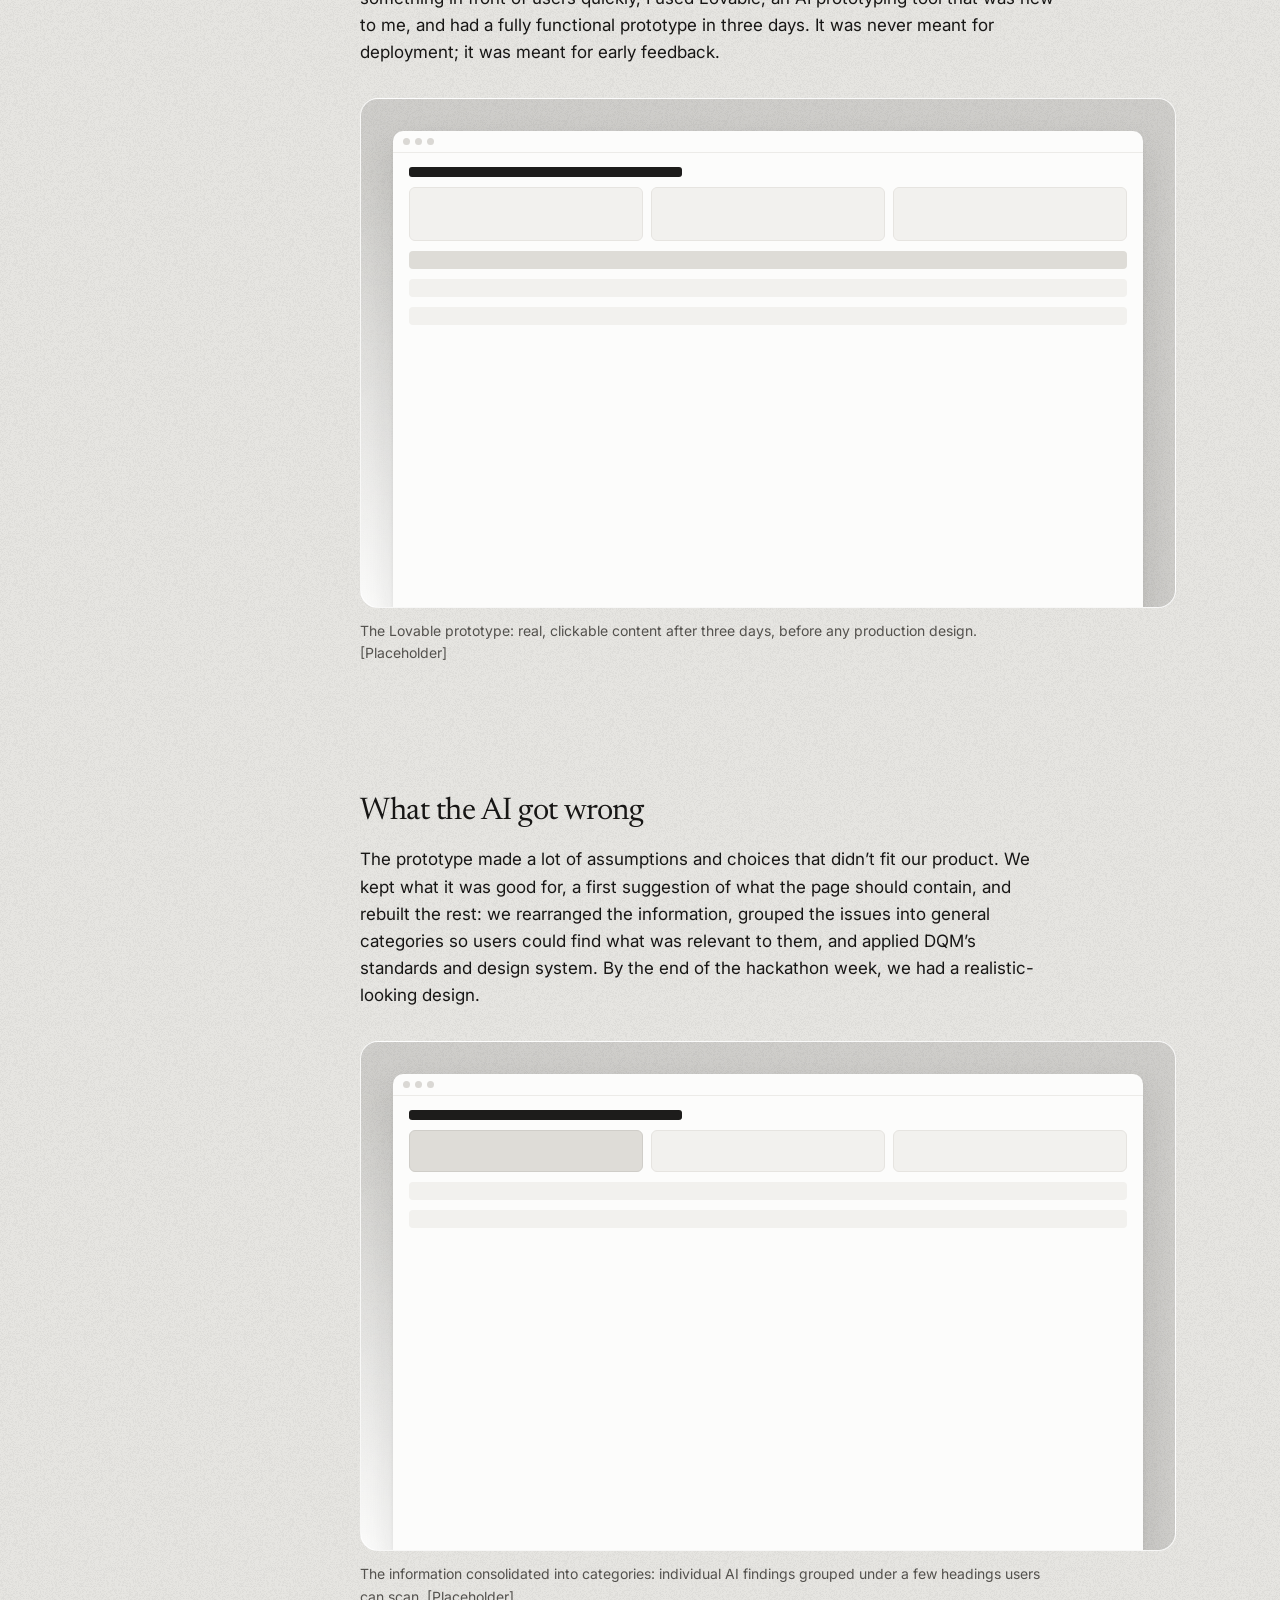
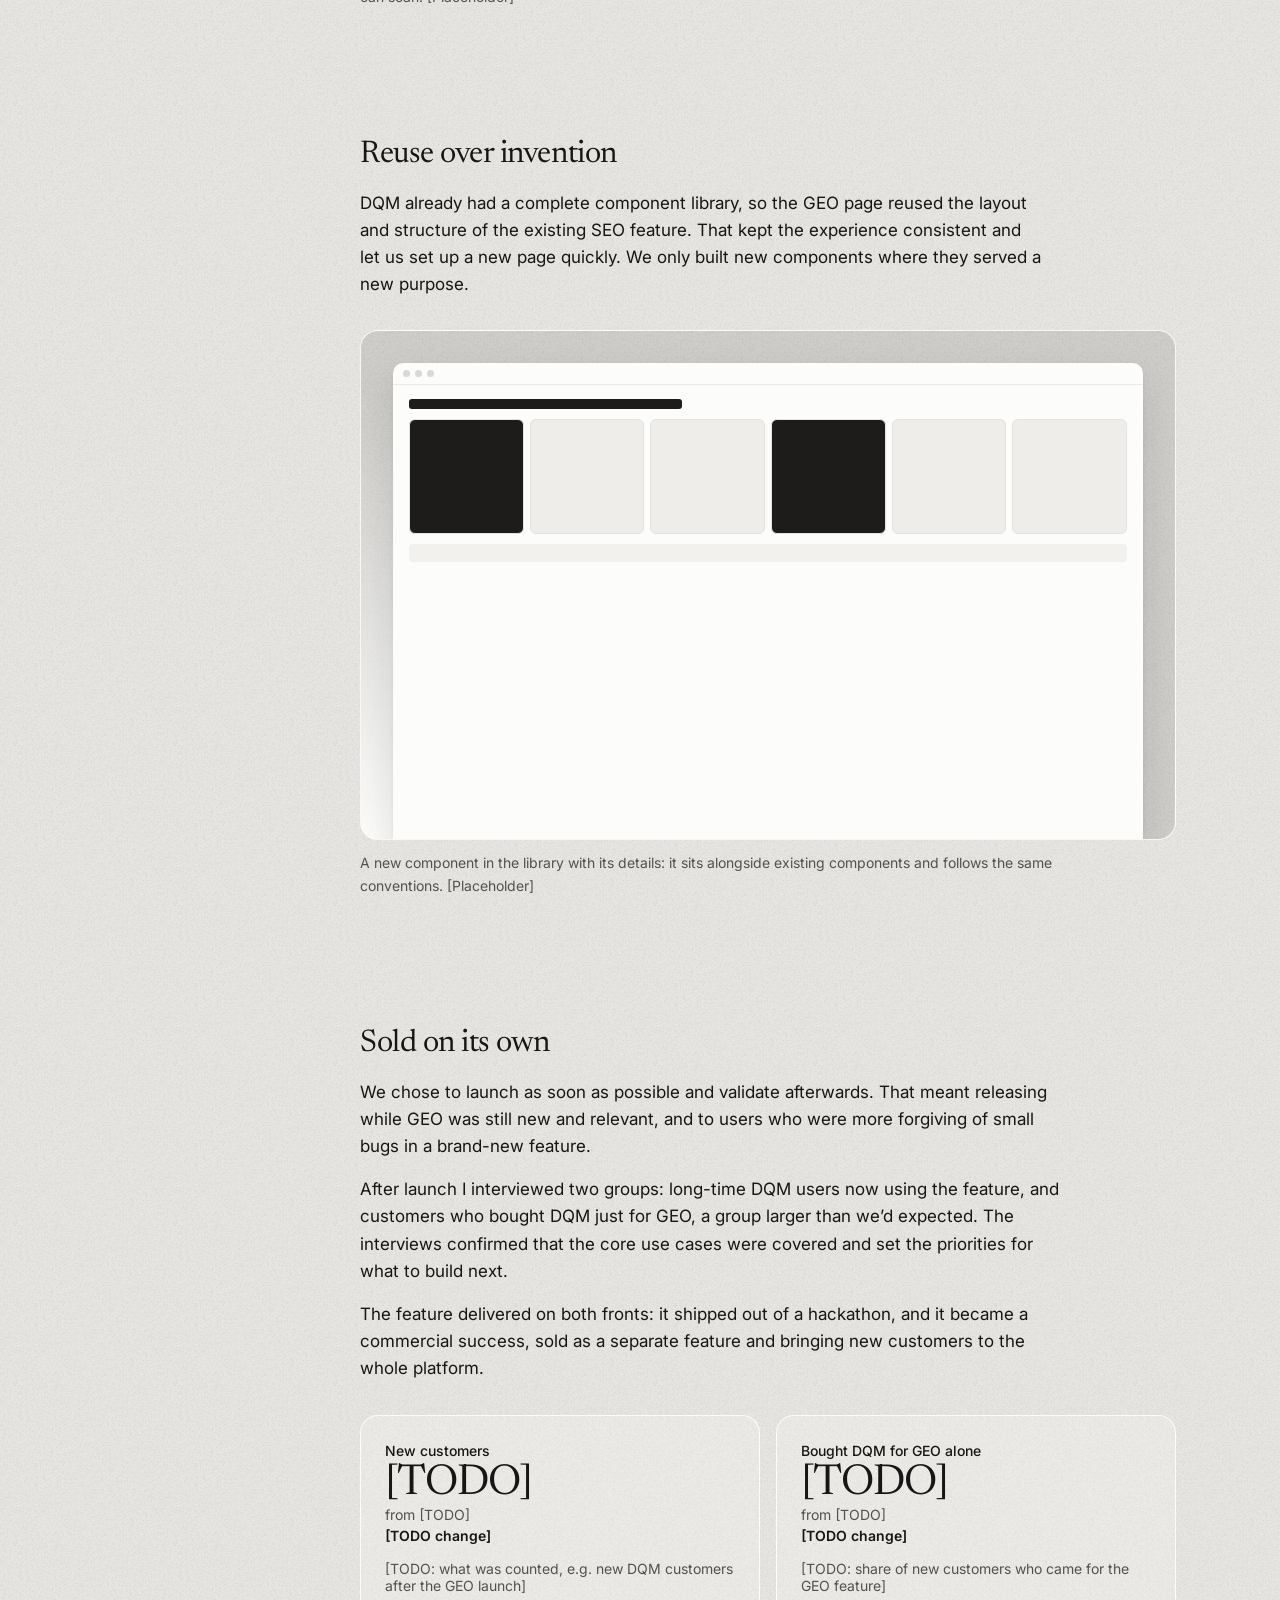
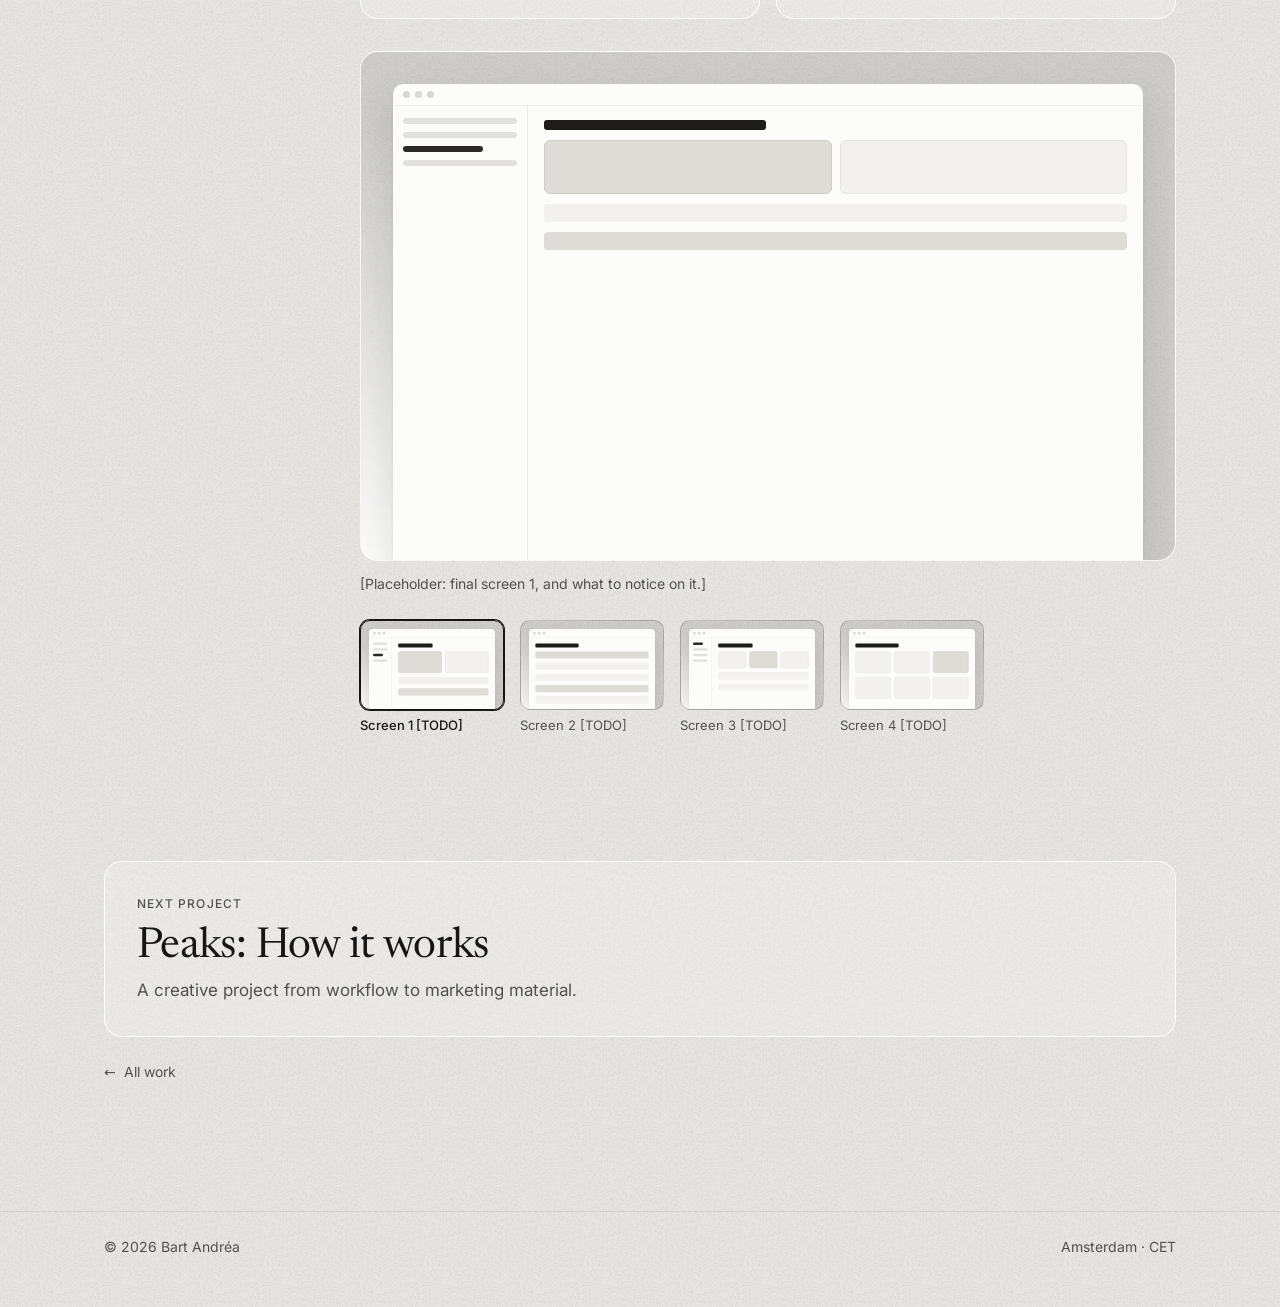
==== commit c5fd95b1: "Add screen switcher, tap to zoom, metric tiles and real Fredhopper images - Screen switcher for fina" ====
--- a/work/dqm-geo-checker/index.html
+++ b/work/dqm-geo-checker/index.html
@@ -16,6 +16,7 @@
 <link rel="stylesheet" href="/css/tokens.css">
 <link rel="stylesheet" href="/css/styles.css">
 <script src="/js/case-nav.js" defer></script>
+<script src="/js/zoom.js" defer></script>
 </head>
 <body>
 
@@ -147,13 +148,72 @@
           <h2 id="outcome-h">Sold on its own</h2>
           <p>We chose to launch as soon as possible and validate afterwards. That meant releasing while GEO was still new and relevant, and to users who were more forgiving of small bugs in a brand-new feature.</p>
           <p>After launch I interviewed two groups: long-time DQM users now using the feature, and customers who bought DQM just for GEO, a group larger than we’d expected. The interviews confirmed that the core use cases were covered and set the priorities for what to build next.</p>
-          <p>The feature delivered on both fronts: it shipped out of a hackathon, and it became a commercial success, sold as a separate feature and bringing new customers to the whole platform. [Dummy: 40 new customers in the first 3 months, a quarter of them buying DQM for GEO alone.]</p>
-          <figure>
-            <div class="case-shot" aria-hidden="true">
-              <div class="ui"><div class="chrome"><i></i><i></i><i></i></div><div class="body"><div class="side"><i></i><i></i><i class="on"></i><i></i></div><div class="main"><div class="h"></div><div class="flow"><i class="hl"></i><i></i></div><div class="row"></div><div class="row hl"></div></div></div></div>
-            </div>
-            <figcaption>A selection of final screens. [Placeholder]</figcaption>
-          </figure>
+          <p>The feature delivered on both fronts: it shipped out of a hackathon, and it became a commercial success, sold as a separate feature and bringing new customers to the whole platform.</p>
+          <dl class="metrics">
+            <div class="metric">
+              <dt>New customers</dt>
+              <dd class="metric-value">[TODO]</dd>
+              <dd class="metric-change"><span class="metric-from">from [TODO]</span> <span class="metric-delta">[TODO change]</span></dd>
+              <dd class="metric-what">[TODO: what was counted, e.g. new DQM customers after the GEO launch]</dd>
+            </div>
+            <div class="metric">
+              <dt>Bought DQM for GEO alone</dt>
+              <dd class="metric-value">[TODO]</dd>
+              <dd class="metric-change"><span class="metric-from">from [TODO]</span> <span class="metric-delta">[TODO change]</span></dd>
+              <dd class="metric-what">[TODO: share of new customers who came for the GEO feature]</dd>
+            </div>
+          </dl>
+          <div class="screens">
+            <div class="screens-stage">
+              <figure id="final-screen-1">
+                <div class="case-shot" aria-hidden="true">
+                  <div class="ui"><div class="chrome"><i></i><i></i><i></i></div><div class="body"><div class="side"><i></i><i></i><i class="on"></i><i></i></div><div class="main"><div class="h"></div><div class="flow"><i class="hl"></i><i></i></div><div class="row"></div><div class="row hl"></div></div></div></div>
+                </div>
+                <figcaption>[Placeholder: final screen 1, and what to notice on it.]</figcaption>
+              </figure>
+              <figure id="final-screen-2">
+                <div class="case-shot" aria-hidden="true">
+                  <div class="ui"><div class="chrome"><i></i><i></i><i></i></div><div class="main"><div class="h"></div><div class="row hl"></div><div class="row"></div><div class="row"></div><div class="row hl"></div><div class="row"></div></div></div>
+                </div>
+                <figcaption>[Placeholder: final screen 2, and what to notice on it.]</figcaption>
+              </figure>
+              <figure id="final-screen-3">
+                <div class="case-shot" aria-hidden="true">
+                  <div class="ui"><div class="chrome"><i></i><i></i><i></i></div><div class="body"><div class="side"><i class="on"></i><i></i><i></i><i></i></div><div class="main"><div class="h"></div><div class="kpis"><i></i><i class="hl"></i><i></i></div><div class="row"></div><div class="row"></div></div></div></div>
+                </div>
+                <figcaption>[Placeholder: final screen 3, and what to notice on it.]</figcaption>
+              </figure>
+              <figure id="final-screen-4">
+                <div class="case-shot" aria-hidden="true">
+                  <div class="ui"><div class="chrome"><i></i><i></i><i></i></div><div class="main"><div class="h"></div><div class="flow"><i></i><i></i><i class="hl"></i></div><div class="flow"><i></i><i></i><i></i></div></div></div>
+                </div>
+                <figcaption>[Placeholder: final screen 4, and what to notice on it.]</figcaption>
+              </figure>
+            </div>
+            <fieldset class="screens-thumbs">
+              <legend class="visually-hidden">Show a final screen</legend>
+              <input class="visually-hidden" type="radio" name="final-screens" id="final-screen-1-pick" checked>
+              <label for="final-screen-1-pick">
+                <span class="screens-thumb" aria-hidden="true"><span class="ui"><span class="chrome"><i></i><i></i><i></i></span><span class="body"><span class="side"><i></i><i></i><i class="on"></i><i></i></span><span class="main"><span class="h"></span><span class="flow"><i class="hl"></i><i></i></span><span class="row"></span><span class="row hl"></span></span></span></span></span>
+                <span class="screens-name">Screen 1 [TODO]</span>
+              </label>
+              <input class="visually-hidden" type="radio" name="final-screens" id="final-screen-2-pick">
+              <label for="final-screen-2-pick">
+                <span class="screens-thumb" aria-hidden="true"><span class="ui"><span class="chrome"><i></i><i></i><i></i></span><span class="main"><span class="h"></span><span class="row hl"></span><span class="row"></span><span class="row"></span><span class="row hl"></span><span class="row"></span></span></span></span>
+                <span class="screens-name">Screen 2 [TODO]</span>
+              </label>
+              <input class="visually-hidden" type="radio" name="final-screens" id="final-screen-3-pick">
+              <label for="final-screen-3-pick">
+                <span class="screens-thumb" aria-hidden="true"><span class="ui"><span class="chrome"><i></i><i></i><i></i></span><span class="body"><span class="side"><i class="on"></i><i></i><i></i><i></i></span><span class="main"><span class="h"></span><span class="kpis"><i></i><i class="hl"></i><i></i></span><span class="row"></span><span class="row"></span></span></span></span></span>
+                <span class="screens-name">Screen 3 [TODO]</span>
+              </label>
+              <input class="visually-hidden" type="radio" name="final-screens" id="final-screen-4-pick">
+              <label for="final-screen-4-pick">
+                <span class="screens-thumb" aria-hidden="true"><span class="ui"><span class="chrome"><i></i><i></i><i></i></span><span class="main"><span class="h"></span><span class="flow"><i></i><i></i><i class="hl"></i></span><span class="flow"><i></i><i></i><i></i></span></span></span></span>
+                <span class="screens-name">Screen 4 [TODO]</span>
+              </label>
+            </fieldset>
+          </div>
         </section>
       </div>
     </div>
--- a/css/styles.css
+++ b/css/styles.css
@@ -246,6 +246,52 @@
   }
   .case-shot--hero { aspect-ratio: 2 / 1; padding: var(--space-wide) var(--space-huge) 0; border-radius: var(--radius-case); }
   .case-shot--square { aspect-ratio: 4 / 3; padding: var(--space-xl) var(--space-xl) 0; }
+  /* A real image in the panel: the same paper card as the placeholder mockup, cropped at the bottom
+     by the panel. Product screens get the browser bar (.case-img-bar); artboards such as maps and
+     wireframes go without. */
+  .case-img { inline-size: 100%; block-size: 100%; display: flex; flex-direction: column; overflow: hidden; border-radius: var(--radius-md) var(--radius-md) 0 0; background: var(--mock-paper); box-shadow: var(--shadow-mock); }
+  .case-img img { inline-size: 100%; }
+
+  /* Tap to zoom (site/js/zoom.js): an Enlarge button on each real image, and a full-screen viewer
+     in the page's own surface. The viewer fits the image on wide screens; on phones and short
+     landscape screens it shows it at a readable 60rem and the reader swipes to pan. */
+  .case-shot { position: relative; }
+  .case-img.is-zoomable img { cursor: zoom-in; }
+  .zoom-btn {
+    position: absolute; z-index: 1; inset-block-start: var(--space-m); inset-inline-end: var(--space-m);
+    display: grid; place-items: center; inline-size: 2.5rem; block-size: 2.5rem; padding: 0;
+    border: 1px solid var(--color-border-highlight); border-radius: var(--radius-full);
+    background: var(--color-glass-solid); color: var(--color-on-glass); box-shadow: var(--shadow-glass); cursor: zoom-in;
+    transition: border-color var(--duration-fast);
+  }
+  .zoom-btn:hover { border-color: var(--color-text-muted); }
+  .zoom-btn:focus-visible { border-radius: var(--radius-full); }
+  .zoom-btn svg { inline-size: 18px; block-size: 18px; fill: none; stroke: currentColor; stroke-width: 1.75; stroke-linecap: round; }
+
+  .zoom { inline-size: 100%; max-inline-size: none; block-size: 100dvh; max-block-size: none; margin: 0; padding: 0; border: 0; background: var(--color-bg); color: var(--color-text); }
+  .zoom[open] { display: grid; grid-template-rows: auto minmax(0, 1fr) auto; }
+  .zoom::backdrop { background: var(--color-bg); }
+  html:has(.zoom[open]) { overflow: hidden; }
+  .zoom-close { justify-self: end; margin: var(--space-l) var(--gutter); }
+  .zoom-view { display: grid; grid-template: minmax(0, 1fr) / minmax(0, 1fr); overflow: auto; overscroll-behavior: contain; padding-inline: var(--gutter); }
+  .zoom-view picture { margin: auto; inline-size: 100%; block-size: 100%; }
+  .zoom-view img { inline-size: 100%; block-size: 100%; max-inline-size: none; object-fit: contain; }
+  .zoom-caption { max-inline-size: var(--container-text); padding: var(--space-m) var(--gutter) var(--space-xl); font-size: var(--text-sm); color: var(--color-text-muted); }
+
+  @media (width <= 40rem), (height <= 30rem) {
+    .zoom-view { padding-inline: var(--gutter-sm); }
+    .zoom-view picture { inline-size: 60rem; max-inline-size: none; block-size: auto; }
+    .zoom-view img { block-size: auto; }
+    .zoom-close { margin: var(--space-m) var(--gutter-sm); }
+    .zoom-caption { padding-inline: var(--gutter-sm); }
+  }
+  @media (prefers-reduced-motion: no-preference) {
+    .zoom[open] { animation: zoom-fade var(--duration-base) var(--ease-out-soft); }
+    @keyframes zoom-fade { from { opacity: 0; } }
+  }
+  @media (forced-colors: active) {
+    .zoom-btn { border-color: CanvasText; }
+  }
   .case-study figcaption { margin-block-start: var(--space-m); max-inline-size: var(--container-text); font-size: var(--text-sm); color: var(--color-text-muted); }
 
   /* Body: chapter menu beside the chapters */
@@ -273,6 +319,74 @@
   .chapter figure, .figure-pair { margin-block-start: var(--space-xxl); }
   .figure-pair { display: grid; grid-template-columns: repeat(2, minmax(0, 1fr)); gap: var(--space-xl); }
   .figure-pair figure { margin-block-start: 0; }
+
+  /* Metric tiles in the outcome chapter: what was tracked, the result, the baseline and the change.
+     A <dl>, so the numbers read as text in order. Every tile carries a baseline and a definition;
+     no icons, count-up animation or accent colour (Bart chose tiles knowingly, 15 Nov 2026).
+     Pattern: building-portfolio-pages/references/html-patterns.md "Metric tiles". */
+  .metrics { display: grid; grid-template-columns: repeat(auto-fit, minmax(min(10rem, 100%), 1fr)); gap: var(--space-l); margin-block-start: var(--space-xxl); }
+  .metric {
+    display: flex; flex-direction: column; padding: var(--space-xl);
+    border-radius: var(--radius-card); border: 1px solid var(--color-border-highlight); background: var(--color-surface-card);
+  }
+  .metric dt { font-size: var(--text-sm); font-weight: var(--weight-medium); }
+  .metric dd { margin: 0; }
+  .metric-value { margin-block-start: var(--space-s); font-family: var(--font-serif); font-size: var(--text-section); line-height: var(--leading-tight); letter-spacing: var(--tracking-tight); font-variant-numeric: tabular-nums; }
+  /* A value that is words, not a number ("Not measured"), at a size that fits the tile. */
+  .metric-value[data-variant="text"] { font-size: var(--text-2xl); line-height: var(--leading-snug); }
+  .metric-change { margin-block-start: var(--space-s); font-size: var(--text-sm); line-height: var(--leading-snug); font-variant-numeric: tabular-nums; }
+  .metric-from { display: block; color: var(--color-text-muted); }
+  .metric-delta { display: block; margin-block-start: var(--space-xs); font-weight: var(--weight-semibold); }
+  .metric-what { margin-block-start: auto; padding-block-start: var(--space-l); font-size: var(--text-sm); line-height: var(--leading-snug); color: var(--color-text-muted); }
+
+  /* Final screens: a screen switcher. Every screen is a <figure> in the HTML with its own caption;
+     a radio group of thumbnails below picks which one shows. No JavaScript: :has() matches the
+     checked radio to its figure, for up to 5 screens. Without :has(), and on phones, the figures
+     stack at full width and the thumbnails are hidden, so every screen stays readable.
+     Pattern: building-portfolio-pages/references/html-patterns.md "Final screens". */
+  .screens { margin-block-start: var(--space-xxl); }
+  .screens-stage { display: grid; gap: var(--space-xxl); }
+  .screens .screens-stage > figure { margin-block-start: 0; }
+  .screens-thumbs { display: none; min-inline-size: 0; margin: 0; padding: 0; border: 0; }
+
+  @supports selector(:has(*)) {
+    @media (width > 40rem) {
+      /* All figures share one grid cell, so the stage keeps the tallest caption's height and
+         nothing below it moves when the screen changes. Hidden figures leave the accessibility tree. */
+      .screens-stage > figure { grid-area: 1 / 1; visibility: hidden; opacity: 0; }
+      .screens:has(.screens-thumbs > input:nth-of-type(1):checked) .screens-stage > figure:nth-child(1),
+      .screens:has(.screens-thumbs > input:nth-of-type(2):checked) .screens-stage > figure:nth-child(2),
+      .screens:has(.screens-thumbs > input:nth-of-type(3):checked) .screens-stage > figure:nth-child(3),
+      .screens:has(.screens-thumbs > input:nth-of-type(4):checked) .screens-stage > figure:nth-child(4),
+      .screens:has(.screens-thumbs > input:nth-of-type(5):checked) .screens-stage > figure:nth-child(5) { visibility: visible; opacity: 1; }
+
+      .screens-thumbs { display: flex; flex-wrap: wrap; gap: var(--space-l); margin-block-start: var(--space-xl); }
+      .screens-thumbs label { display: grid; gap: var(--space-s); inline-size: 9rem; cursor: pointer; }
+      .screens-thumb {
+        display: flex; align-items: flex-end; aspect-ratio: 16 / 10; padding: var(--space-s) var(--space-s) 0; overflow: hidden;
+        border-radius: var(--radius-md); border: 1px solid var(--color-border-strong);
+        background: radial-gradient(90% 90% at 0% 100%, var(--color-bg-highlight), var(--color-panel-deep));
+        transition: border-color var(--duration-fast), box-shadow var(--duration-fast);
+      }
+      /* Placeholder mockup drawn at 2.5× and scaled down, so the thumbnail is a miniature of the screen. */
+      .screens-thumb .ui { flex: none; inline-size: 250%; block-size: 250%; transform: scale(0.4); transform-origin: 0 100%; }
+      .screens-thumb img { inline-size: 100%; block-size: 100%; object-fit: cover; object-position: top left; border-radius: var(--radius-xs) var(--radius-xs) 0 0; }
+      .screens-name { font-size: var(--text-xs); line-height: var(--leading-snug); color: var(--color-text-muted); }
+
+      .screens-thumbs label:hover .screens-thumb { border-color: var(--color-text-muted); }
+      .screens-thumbs input:checked + label .screens-thumb { border-color: var(--color-text); box-shadow: 0 0 0 1px var(--color-text); }
+      .screens-thumbs input:checked + label .screens-name { color: var(--color-text); font-weight: var(--weight-medium); }
+      .screens-thumbs input:focus-visible + label .screens-thumb { outline: var(--focus-ring-width) solid var(--color-focus); outline-offset: var(--focus-ring-offset); }
+
+      @media (prefers-reduced-motion: no-preference) {
+        .screens-stage > figure { transition: opacity var(--duration-base) var(--ease-out-soft), visibility var(--duration-base); }
+      }
+      @media (forced-colors: active) {
+        .screens-thumb { border-color: CanvasText; }
+        .screens-thumbs input:checked + label .screens-name { text-decoration: underline; text-underline-offset: 0.2em; }
+      }
+    }
+  }
 
   /* End: next project as a glass card with a stretched title link */
   .case-end { display: grid; gap: var(--space-xl); justify-items: start; margin-block-start: var(--space-section); }
@@ -322,8 +436,8 @@
 
   /* Placeholder UI mockup (swap for real screenshots later) */
   .ui { inline-size: 100%; block-size: 100%; background: var(--mock-paper); border-radius: var(--radius-md) var(--radius-md) 0 0; box-shadow: var(--shadow-mock); display: flex; flex-direction: column; overflow: hidden; }
-  .ui .chrome { block-size: 22px; display: flex; gap: 5px; align-items: center; padding-inline: 10px; border-block-end: 1px solid var(--mock-line); }
-  .ui .chrome i { inline-size: 7px; block-size: 7px; border-radius: var(--radius-circle); background: var(--mock-dot); }
+  .ui .chrome, .case-img-bar { flex: none; block-size: 22px; display: flex; gap: 5px; align-items: center; padding-inline: 10px; border-block-end: 1px solid var(--mock-line); }
+  .ui .chrome i, .case-img-bar i { inline-size: 7px; block-size: 7px; border-radius: var(--radius-circle); background: var(--mock-dot); }
   .ui .body { flex: 1; display: grid; grid-template-columns: 18% 1fr; }
   .ui .side { border-inline-end: 1px solid var(--mock-line); padding: 12px 10px; display: flex; flex-direction: column; gap: 8px; }
   .ui .side i { block-size: 6px; border-radius: 3px; background: var(--mock-bar); }
@@ -352,7 +466,7 @@
   /* Forced colours: drop decoration, keep structure visible */
   @media (forced-colors: active) {
     .hero::before { display: none; }
-    .case, .card, .xp, .contact-card { border-color: CanvasText; }
+    .case, .card, .xp, .contact-card, .metric { border-color: CanvasText; }
     .tabbar { border: 1px solid CanvasText; }
     .tabbar::before { display: none; }
     .case-shot, .next-card { border-color: CanvasText; }
@@ -376,3 +490,9 @@
     .sec-head .label { display: none; }
   }
 }
+
+/* ---- Utilities ------------------------------------------------------------- */
+@layer utilities {
+  /* Hidden visually, still read by screen readers and focusable (e.g. the radios behind thumbnails). */
+  .visually-hidden { position: absolute; inline-size: 1px; block-size: 1px; overflow: hidden; clip-path: inset(50%); white-space: nowrap; }
+}
